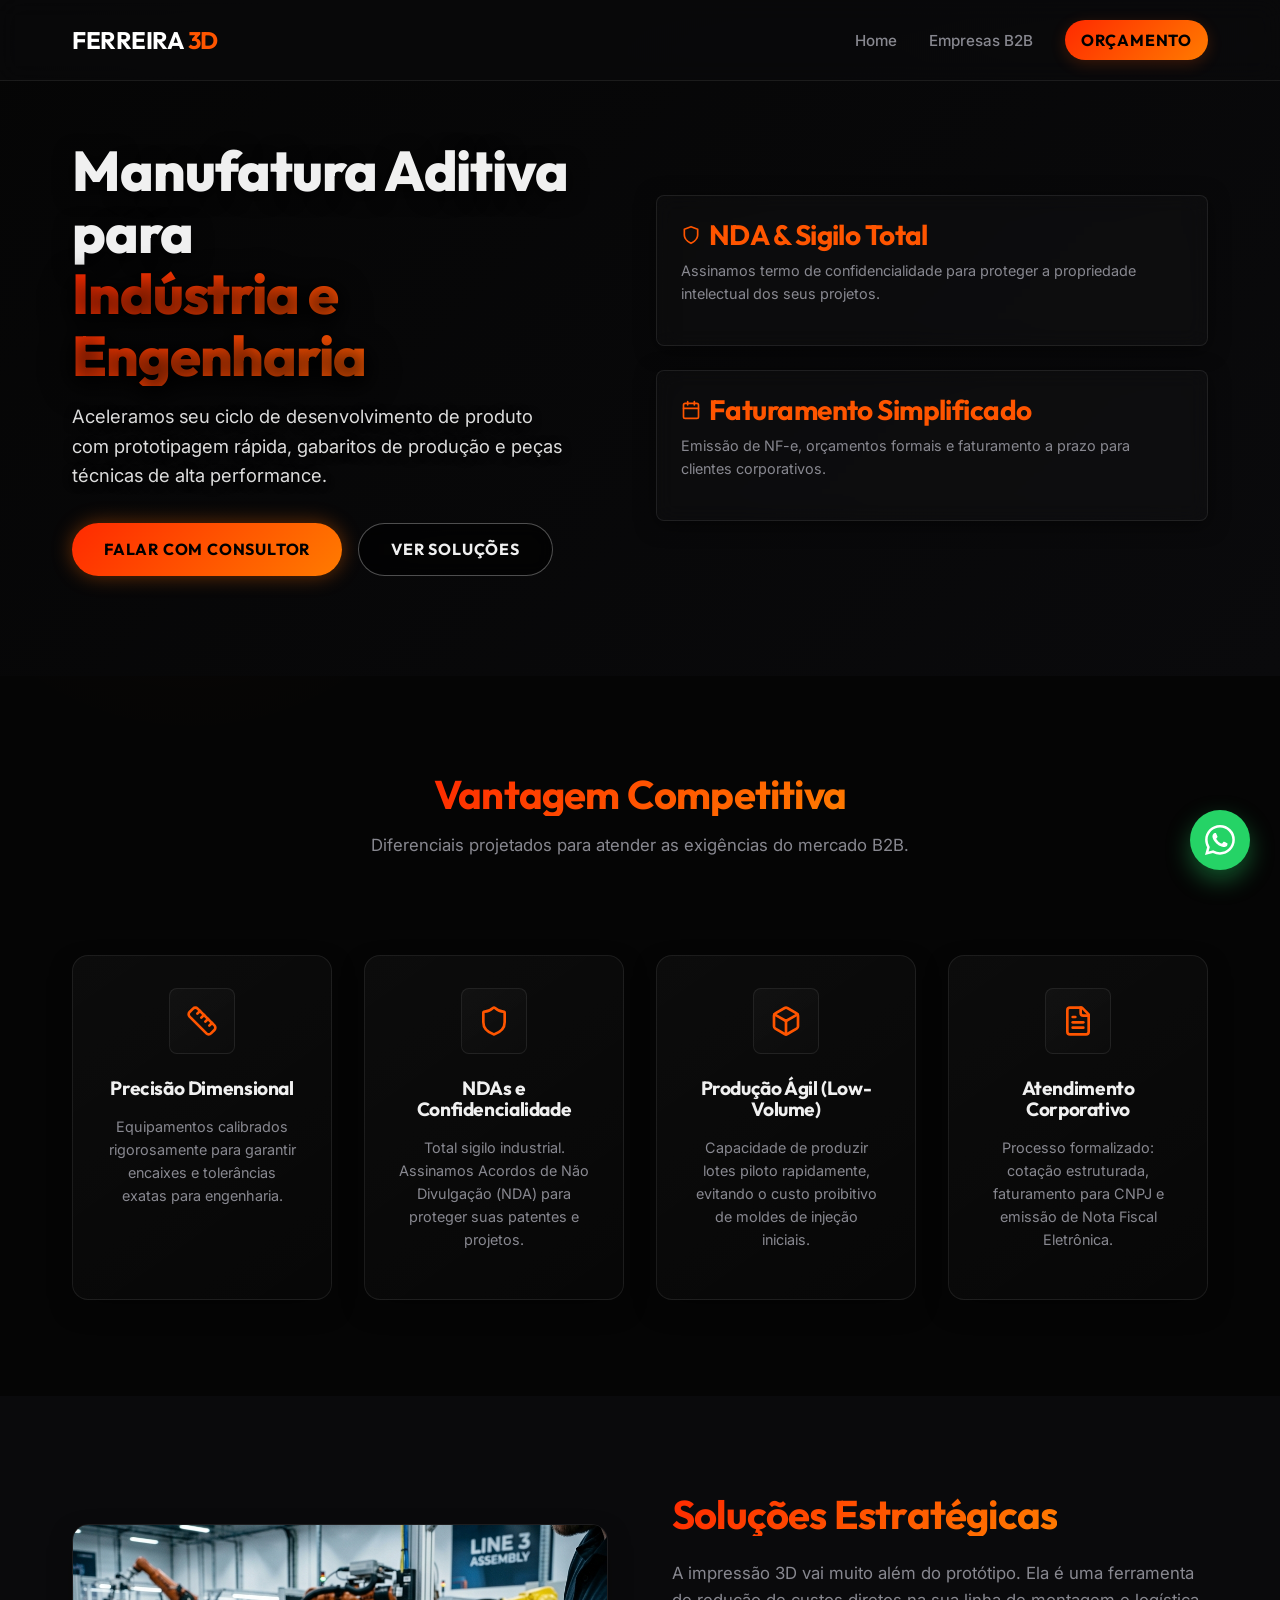
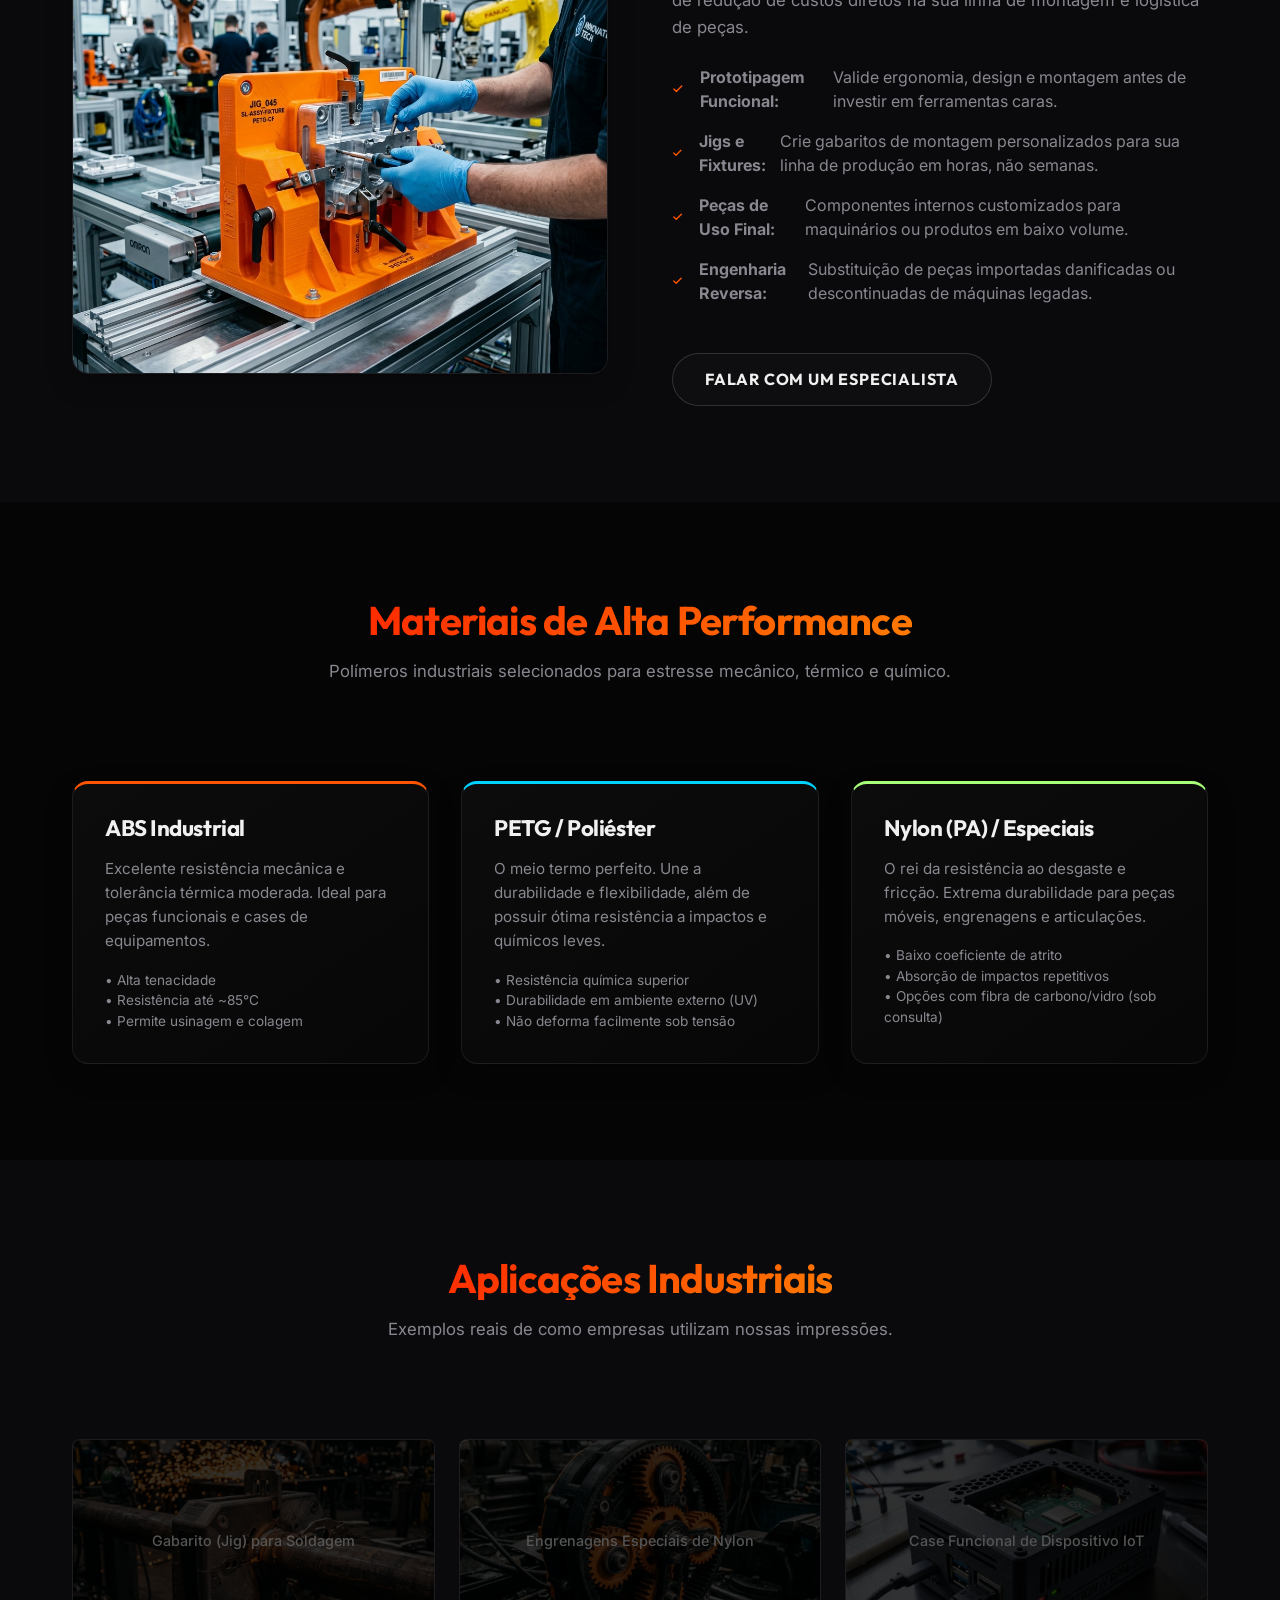
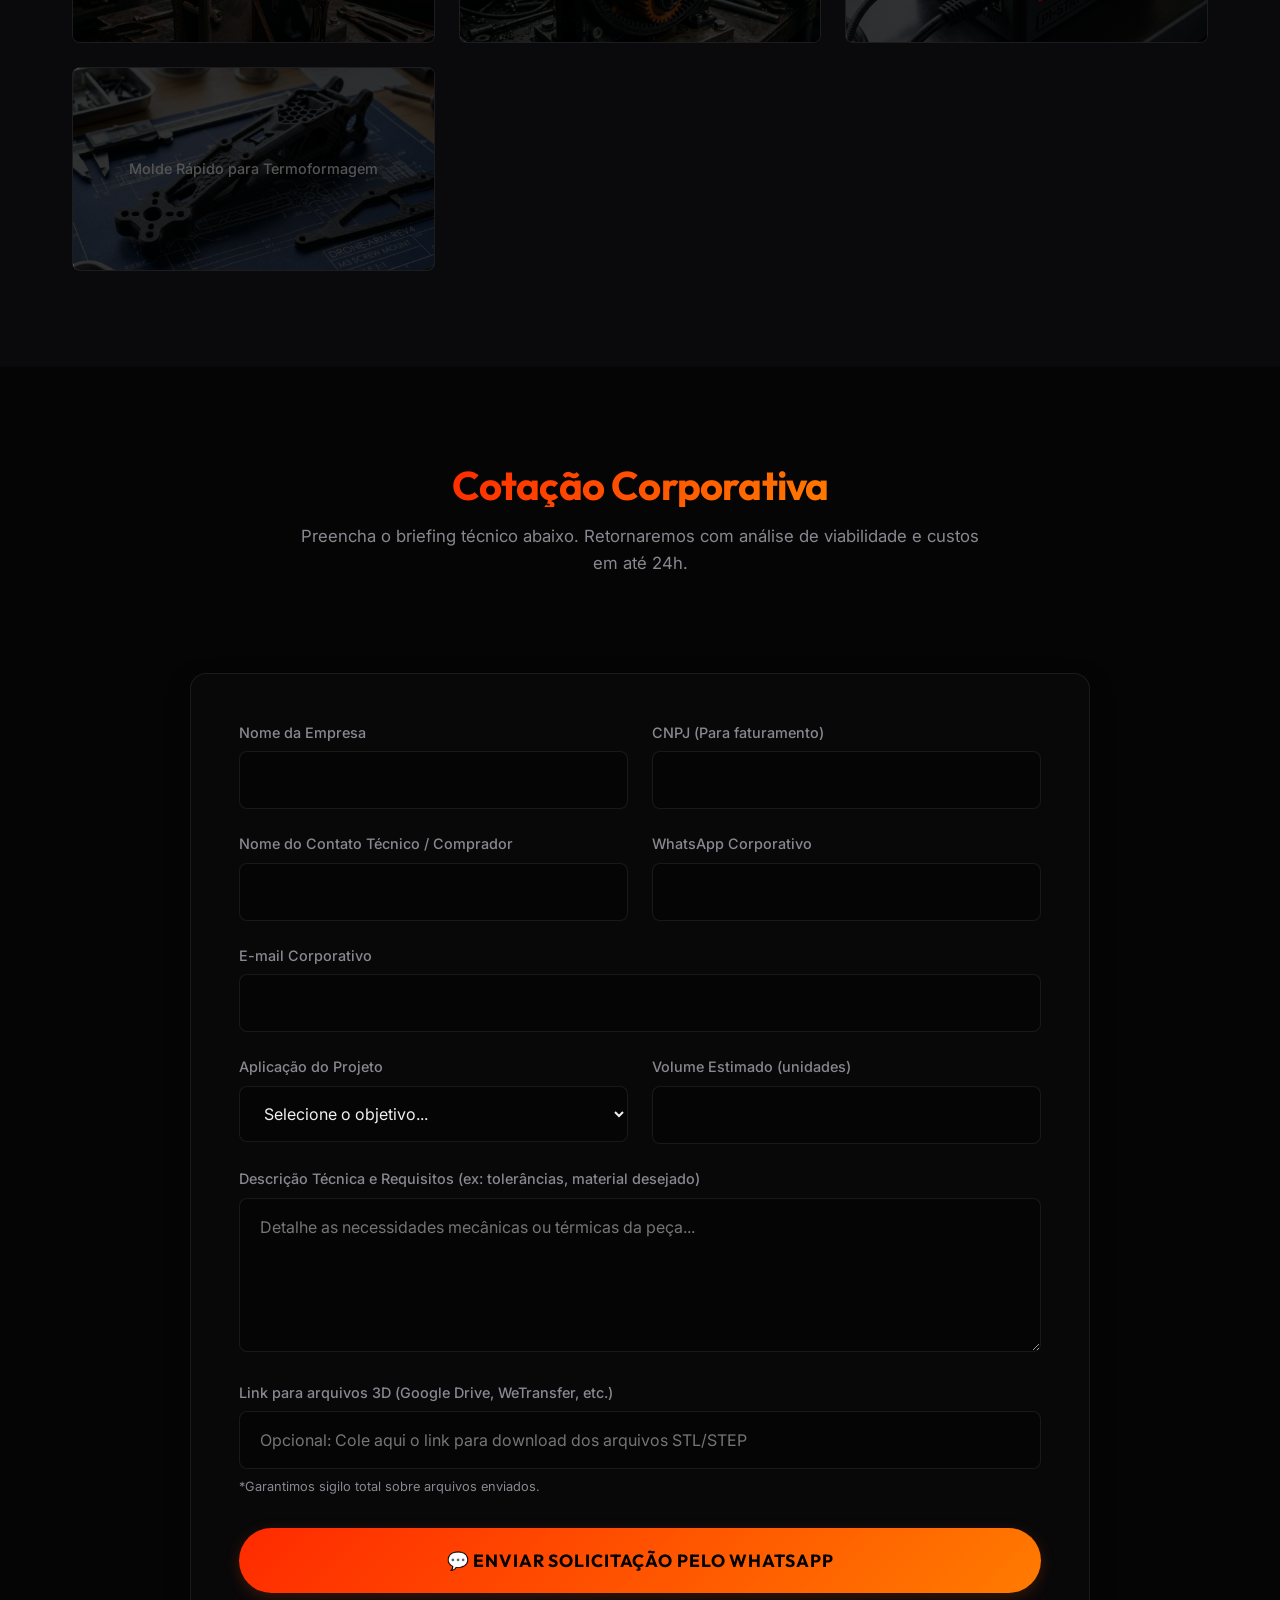
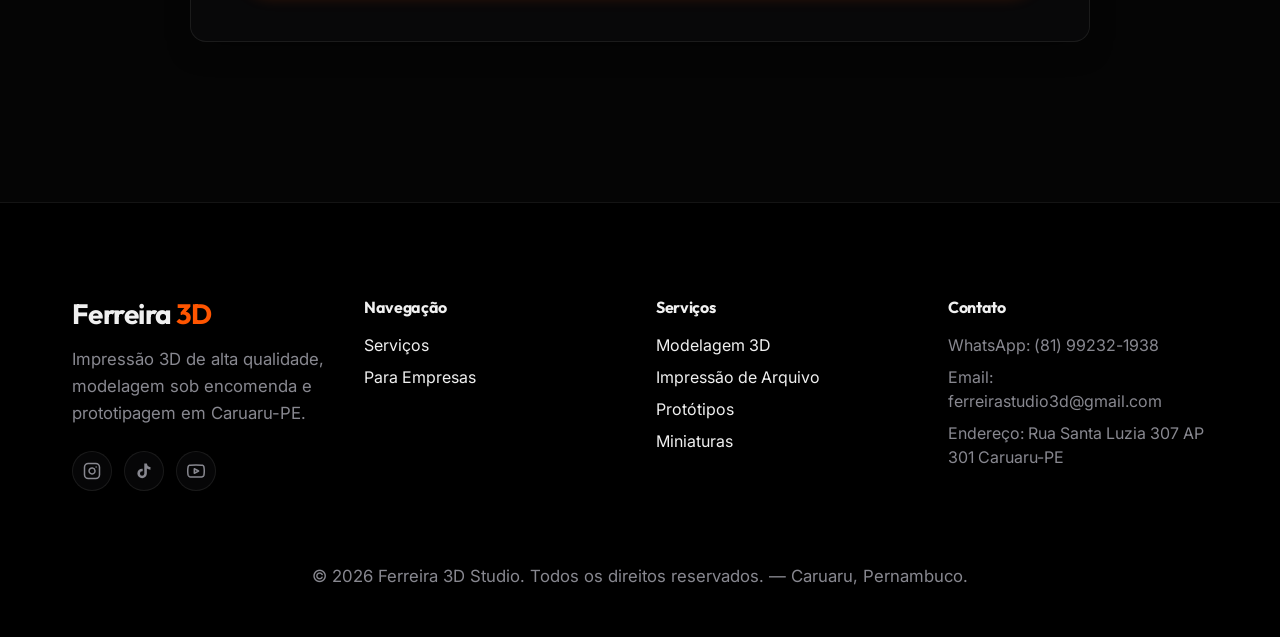
==== empresas/index.html @ 488829a0 "First commit - Ferreira 3D Studio static site" ====
<!DOCTYPE html>
<html lang="pt-BR">
<head>
  <meta charset="UTF-8">
  <meta name="viewport" content="width=device-width, initial-scale=1.0">
  
  <link rel="icon" type="image/svg+xml" href="/favicon.svg">

  <!-- SEO: Title & Description -->
  <title>Impressão 3D Industrial em Caruaru PE | Soluções B2B — Ferreira 3D Studio</title>
  <meta name="description" content="Soluções em impressão 3D e prototipagem industrial para empresas em Caruaru-PE e todo o Agreste Pernambucano. Gabaritos, peças técnicas, emissão de NF e atendimento B2B dedicado.">
  <link rel="canonical" href="https://ferreira3dstudio.com.br/empresas/">

  <!-- SEO: Geo Tags -->
  <meta name="geo.region" content="BR-PE">
  <meta name="geo.placename" content="Caruaru, Pernambuco, Brasil">
  <meta name="geo.position" content="-8.2841;-35.9750">
  <meta name="ICBM" content="-8.2841, -35.9750">
  <meta name="language" content="pt-BR">
  <meta name="robots" content="index, follow">
  <meta name="author" content="Ferreira 3D Studio">

  <!-- SEO: Open Graph (WhatsApp, Facebook, Instagram) -->
  <meta property="og:type" content="website">
  <meta property="og:url" content="https://ferreira3dstudio.com.br/empresas/">
  <meta property="og:title" content="Impressão 3D Industrial em Caruaru PE | Ferreira 3D Studio B2B">
  <meta property="og:description" content="Prototipagem, gabaritos de produção e peças técnicas para empresas em Caruaru-PE. Orçamento B2B pelo WhatsApp!">
  <meta property="og:image" content="https://ferreira3dstudio.com.br/assets/hero_bg.png">
  <meta property="og:locale" content="pt_BR">
  <meta property="og:site_name" content="Ferreira 3D Studio">

  <!-- SEO: Twitter Card -->
  <meta name="twitter:card" content="summary_large_image">
  <meta name="twitter:title" content="Impressão 3D Industrial em Caruaru PE | Ferreira 3D Studio B2B">
  <meta name="twitter:description" content="Prototipagem, gabaritos de produção e peças técnicas para empresas em Caruaru-PE.">
  <meta name="twitter:image" content="https://ferreira3dstudio.com.br/assets/hero_bg.png">

  <link rel="stylesheet" href="/css/variables.css?v=2">
  <link rel="stylesheet" href="/css/reset.css?v=2">
  <link rel="stylesheet" href="/css/global.css?v=2">
  <link rel="stylesheet" href="/css/layout.css?v=2">
  <link rel="stylesheet" href="/css/components.css?v=2">

  <style>
    .b2b-hero { padding: 100px 0 60px; background: linear-gradient(135deg, var(--color-bg), var(--color-surface)); }
    .b2b-feature-list { display: flex; flex-direction: column; gap: 1rem; margin-bottom: 2rem; }
    .b2b-feature-list li { display: flex; align-items: center; gap: 0.75rem; color: var(--color-text-muted); }
    .b2b-feature-list i { color: var(--color-primary); font-style: normal; font-weight: bold; }
    
    .industrial-gallery { display: grid; grid-template-columns: repeat(auto-fill, minmax(280px, 1fr)); gap: 1.5rem; margin-top: 2rem; }
    .industrial-item { border-radius: var(--radius-md); overflow: hidden; background-color: var(--color-surface); aspect-ratio: 16/9; position: relative; border: 1px solid var(--glass-border); transition: all var(--transition-normal); }
    .industrial-item:hover { border-color: var(--color-primary); transform: translateY(-5px); box-shadow: var(--shadow-glow); }
    .industrial-item div { width: 100%; height: 100%; display: flex; align-items: center; justify-content: center; color: #555; }
    .industrial-caption { position: absolute; bottom: 0; left: 0; width: 100%; padding: 0.75rem; background: rgba(0,0,0,0.8); color: #fff; font-size: 0.9rem; font-weight: 500; text-align: center; }
  </style>

  <script src="/js/components/Header.js?v=2" defer></script>
  <script src="/js/components/Footer.js?v=2" defer></script>
  <script src="/js/components/FloatingWhatsApp.js?v=2" defer></script>
  <script src="/js/main.js?v=2" defer></script>

  <!-- SEO: Schema.org LocalBusiness B2B -->
  <script type="application/ld+json">
  {
    "@context": "https://schema.org",
    "@type": "ProfessionalService",
    "@id": "https://ferreira3dstudio.com.br/empresas/#b2b",
    "name": "Ferreira 3D Studio — Soluções B2B",
    "description": "Serviços de impressão 3D industrial, prototipagem rápida, gabaritos de montagem e soldagem, e peças técnicas de reposição para empresas em Caruaru-PE e todo o Brasil.",
    "url": "https://ferreira3dstudio.com.br/empresas/",
    "telephone": "+55-81-99232-1938",
    "email": "ferreirastudio3d@gmail.com",
    "address": {
      "@type": "PostalAddress",
      "streetAddress": "Rua Santa Luzia, 307, AP 301",
      "addressLocality": "Caruaru",
      "addressRegion": "PE",
      "addressCountry": "BR"
    },
    "areaServed": [
      {"@type": "City", "name": "Caruaru"},
      {"@type": "City", "name": "Bezerros"},
      {"@type": "City", "name": "Gravatá"},
      {"@type": "City", "name": "Santa Cruz do Capibaribe"},
      {"@type": "City", "name": "Surubim"},
      {"@type": "City", "name": "Belo Jardim"},
      {"@type": "City", "name": "Toritama"},
      {"@type": "City", "name": "Pesqueira"},
      {"@type": "City", "name": "Recife"},
      {"@type": "City", "name": "Petrolina"},
      {"@type": "AdministrativeArea", "name": "Agreste Pernambucano"},
      {"@type": "State", "name": "Pernambuco"},
      {"@type": "Country", "name": "Brasil"}
    ],
    "hasOfferCatalog": {
      "@type": "OfferCatalog",
      "name": "Soluções Industriais de Impressão 3D",
      "itemListElement": [
        {"@type": "Offer", "itemOffered": {"@type": "Service", "name": "Prototipagem Rápida B2B", "description": "Acelere seu ciclo de desenvolvimento de produto com prototipagem rápida em PLA, ABS, PETG e Resina."}},
        {"@type": "Offer", "itemOffered": {"@type": "Service", "name": "Gabaritos de Montagem e Soldagem", "description": "Gabaritos (jigs e fixtures) de precisão impressos em 3D para linhas de montagem industrial."}},
        {"@type": "Offer", "itemOffered": {"@type": "Service", "name": "Peças Técnicas de Reposição", "description": "Reprodução de peças descontinuadas ou de difícil aquisição para manutenção industrial."}}
      ]
    },
    "sameAs": [
      "https://wa.me/5581992321938",
      "https://ferreira3dstudio.com.br"
    ]
  }
  </script>
</head>
<body>
  <app-header></app-header>

  <main>
    <!-- Hero B2B Section -->
    <section class="section b2b-hero" style="padding: 140px 0 100px; position: relative; overflow: hidden;">
      <!-- Background Image -->
      <div style="position: absolute; top: 0; left: 0; width: 100%; height: 100%; z-index: -2; background-image: url('/assets/hero_bg.png'); background-size: cover; background-position: center; opacity: 0.3;"></div>
      <!-- Gradient Overlay -->
      <div style="position: absolute; top: 0; left: 0; width: 100%; height: 100%; z-index: -1; background: linear-gradient(180deg, rgba(10,10,12,0.6) 0%, rgba(10,10,12,0.9) 70%, var(--color-bg) 100%);"></div>

      <div class="container" style="position: relative; z-index: 1;">
        <div class="grid grid-2" style="align-items: center;">
          <div>
            <h1 style="font-size: 3.5rem; margin-bottom: 1rem; line-height: 1.1; text-shadow: 0 4px 20px rgba(0,0,0,0.8);">Manufatura Aditiva para <span class="text-gradient" style="filter: drop-shadow(0px 4px 12px rgba(0,0,0,1)); font-weight: 800;">Indústria e Engenharia</span></h1>
            <p style="font-size: 1.15rem; color: #ddd; margin-bottom: 2rem; max-width: 500px; text-shadow: 0 2px 10px rgba(0,0,0,0.8);">
              Aceleramos seu ciclo de desenvolvimento de produto com prototipagem rápida, gabaritos de produção e peças técnicas de alta performance.
            </p>
            <div style="display: flex; gap: 1rem; flex-wrap: wrap;">
              <a href="/contato/" class="btn btn-primary" style="box-shadow: 0 0 20px rgba(255, 107, 0, 0.4);">Falar com Consultor</a>
              <a href="#solucoes" class="btn btn-outline" style="background: rgba(0,0,0,0.6); backdrop-filter: blur(8px); border-color: rgba(255,255,255,0.3);">Ver Soluções</a>
            </div>
          </div>
          <div style="display: flex; gap: 1.5rem; flex-direction: column;">
            <div class="feature-card">
              <h3 style="color: var(--color-primary); margin-bottom: 0.5rem; display: flex; align-items: center; gap: 0.5rem;">
                <svg width="20" height="20" viewBox="0 0 24 24" fill="none" stroke="currentColor" stroke-width="2" stroke-linecap="round" stroke-linejoin="round"><path d="M12 22s8-4 8-10V5l-8-3-8 3v7c0 6 8 10 8 10z"></path></svg>
                NDA & Sigilo Total
              </h3>
              <p style="font-size: 0.9rem; color: var(--color-text-muted);">Assinamos termo de confidencialidade para proteger a propriedade intelectual dos seus projetos.</p>
            </div>
            <div class="feature-card">
              <h3 style="color: var(--color-primary); margin-bottom: 0.5rem; display: flex; align-items: center; gap: 0.5rem;">
                <svg width="20" height="20" viewBox="0 0 24 24" fill="none" stroke="currentColor" stroke-width="2" stroke-linecap="round" stroke-linejoin="round"><rect x="3" y="4" width="18" height="18" rx="2" ry="2"></rect><line x1="16" y1="2" x2="16" y2="6"></line><line x1="8" y1="2" x2="8" y2="6"></line><line x1="3" y1="10" x2="21" y2="10"></line></svg>
                Faturamento Simplificado
              </h3>
              <p style="font-size: 0.9rem; color: var(--color-text-muted);">Emissão de NF-e, orçamentos formais e faturamento a prazo para clientes corporativos.</p>
            </div>
          </div>
        </div>
      </div>
    </section>

    <!-- Por que nós para empresas -->
    <section class="section">
      <div class="container">
        <div class="section-header">
          <h2 class="text-gradient" style="font-size: 2.5rem;">Vantagem Competitiva</h2>
          <p>Diferenciais projetados para atender as exigências do mercado B2B.</p>
        </div>
        <div class="grid grid-4 text-center">
          <div class="card">
            <div class="card-icon"><svg xmlns="http://www.w3.org/2000/svg" width="32" height="32" viewBox="0 0 24 24" fill="none" stroke="currentColor" stroke-width="2" stroke-linecap="round" stroke-linejoin="round"><path d="M21.3 15.3a2.4 2.4 0 0 1 0 3.4l-2.6 2.6a2.4 2.4 0 0 1-3.4 0L2.7 8.7a2.4 2.4 0 0 1 0-3.4l2.6-2.6a2.4 2.4 0 0 1 3.4 0Z"/><path d="m14.5 12.5 2-2"/><path d="m11.5 9.5 2-2"/><path d="m8.5 6.5 2-2"/><path d="m17.5 15.5 2-2"/></svg></div>
            <h3 style="font-size: 1.2rem;">Precisão Dimensional</h3>
            <p style="font-size: 0.9rem;">Equipamentos calibrados rigorosamente para garantir encaixes e tolerâncias exatas para engenharia.</p>
          </div>
          <div class="card">
            <div class="card-icon"><svg xmlns="http://www.w3.org/2000/svg" width="32" height="32" viewBox="0 0 24 24" fill="none" stroke="currentColor" stroke-width="2" stroke-linecap="round" stroke-linejoin="round"><path d="M20 13c0 5-3.5 7.5-7.66 8.95a1 1 0 0 1-.67-.01C7.5 20.5 4 18 4 13V6a1 1 0 0 1 1-1c2 0 4.5-1.2 6.24-2.72a1.17 1.17 0 0 1 1.52 0C14.5 3.8 17 5 19 5a1 1 0 0 1 1 1z"/></svg></div>
            <h3 style="font-size: 1.2rem;">NDAs e Confidencialidade</h3>
            <p style="font-size: 0.9rem;">Total sigilo industrial. Assinamos Acordos de Não Divulgação (NDA) para proteger suas patentes e projetos.</p>
          </div>
          <div class="card">
            <div class="card-icon"><svg xmlns="http://www.w3.org/2000/svg" width="32" height="32" viewBox="0 0 24 24" fill="none" stroke="currentColor" stroke-width="2" stroke-linecap="round" stroke-linejoin="round"><path d="M21 8a2 2 0 0 0-1-1.73l-7-4a2 2 0 0 0-2 0l-7 4A2 2 0 0 0 3 8v8a2 2 0 0 0 1 1.73l7 4a2 2 0 0 0 2 0l7-4A2 2 0 0 0 21 16Z"/><path d="m3.3 7 8.7 5 8.7-5"/><path d="M12 22V12"/></svg></div>
            <h3 style="font-size: 1.2rem;">Produção Ágil (Low-Volume)</h3>
            <p style="font-size: 0.9rem;">Capacidade de produzir lotes piloto rapidamente, evitando o custo proibitivo de moldes de injeção iniciais.</p>
          </div>
          <div class="card">
            <div class="card-icon"><svg xmlns="http://www.w3.org/2000/svg" width="32" height="32" viewBox="0 0 24 24" fill="none" stroke="currentColor" stroke-width="2" stroke-linecap="round" stroke-linejoin="round"><path d="M15 2H6a2 2 0 0 0-2 2v16a2 2 0 0 0 2 2h12a2 2 0 0 0 2-2V7Z"/><path d="M14 2v4a2 2 0 0 0 2 2h4"/><path d="M10 9H8"/><path d="M16 13H8"/><path d="M16 17H8"/></svg></div>
            <h3 style="font-size: 1.2rem;">Atendimento Corporativo</h3>
            <p style="font-size: 0.9rem;">Processo formalizado: cotação estruturada, faturamento para CNPJ e emissão de Nota Fiscal Eletrônica.</p>
          </div>
        </div>
      </div>
    </section>

    <!-- Soluções em Manufatura Aditiva -->
    <section class="section" style="background-color: var(--color-surface);">
      <div class="container">
        <div class="grid grid-2" style="align-items: center; gap: 4rem;">
          <div>
            <img src="/assets/b2b_jig.png" alt="Gabarito de montagem (Jig) impresso em 3D em linha de produção industrial" style="width: 100%; height: 450px; object-fit: cover; border-radius: var(--radius-lg); box-shadow: var(--shadow-card); border: 1px solid var(--glass-border);">
          </div>
          <div>
            <h2 class="text-gradient" style="font-size: 2.5rem; margin-bottom: 1.5rem;">Soluções Estratégicas</h2>
            <p style="margin-bottom: 1.5rem;">A impressão 3D vai muito além do protótipo. Ela é uma ferramenta de redução de custos diretos na sua linha de montagem e logística de peças.</p>
            
            <ul class="b2b-feature-list">
              <li><i style="display:inline-flex; vertical-align:middle; margin-right:4px;"><svg xmlns="http://www.w3.org/2000/svg" width="18" height="18" viewBox="0 0 24 24" fill="none" stroke="currentColor" stroke-width="3" stroke-linecap="round" stroke-linejoin="round"><polyline points="20 6 9 17 4 12"/></svg></i> <strong>Prototipagem Funcional:</strong> Valide ergonomia, design e montagem antes de investir em ferramentas caras.</li>
              <li><i style="display:inline-flex; vertical-align:middle; margin-right:4px;"><svg xmlns="http://www.w3.org/2000/svg" width="18" height="18" viewBox="0 0 24 24" fill="none" stroke="currentColor" stroke-width="3" stroke-linecap="round" stroke-linejoin="round"><polyline points="20 6 9 17 4 12"/></svg></i> <strong>Jigs e Fixtures:</strong> Crie gabaritos de montagem personalizados para sua linha de produção em horas, não semanas.</li>
              <li><i style="display:inline-flex; vertical-align:middle; margin-right:4px;"><svg xmlns="http://www.w3.org/2000/svg" width="18" height="18" viewBox="0 0 24 24" fill="none" stroke="currentColor" stroke-width="3" stroke-linecap="round" stroke-linejoin="round"><polyline points="20 6 9 17 4 12"/></svg></i> <strong>Peças de Uso Final:</strong> Componentes internos customizados para maquinários ou produtos em baixo volume.</li>
              <li><i style="display:inline-flex; vertical-align:middle; margin-right:4px;"><svg xmlns="http://www.w3.org/2000/svg" width="18" height="18" viewBox="0 0 24 24" fill="none" stroke="currentColor" stroke-width="3" stroke-linecap="round" stroke-linejoin="round"><polyline points="20 6 9 17 4 12"/></svg></i> <strong>Engenharia Reversa:</strong> Substituição de peças importadas danificadas ou descontinuadas de máquinas legadas.</li>
            </ul>
            <a href="#orcamento-b2b" class="btn btn-outline" style="margin-top: 1rem;">Falar com um Especialista</a>
          </div>
        </div>
      </div>
    </section>

    <!-- Materiais de Alta Performance -->
    <section class="section">
      <div class="container">
        <div class="section-header">
          <h2 class="text-gradient" style="font-size: 2.5rem;">Materiais de Alta Performance</h2>
          <p>Polímeros industriais selecionados para estresse mecânico, térmico e químico.</p>
        </div>
        
        <div class="grid grid-3">
          <div class="card" style="border-top: 3px solid #ff5500;">
            <h3 style="font-size: 1.4rem;">ABS Industrial</h3>
            <p style="font-size: 0.95rem; margin-bottom: 1rem;">Excelente resistência mecânica e tolerância térmica moderada. Ideal para peças funcionais e cases de equipamentos.</p>
            <ul style="font-size: 0.85rem; color: var(--color-text-muted);">
              <li>• Alta tenacidade</li>
              <li>• Resistência até ~85°C</li>
              <li>• Permite usinagem e colagem</li>
            </ul>
          </div>
          <div class="card" style="border-top: 3px solid #00d2ff;">
            <h3 style="font-size: 1.4rem;">PETG / Poliéster</h3>
            <p style="font-size: 0.95rem; margin-bottom: 1rem;">O meio termo perfeito. Une a durabilidade e flexibilidade, além de possuir ótima resistência a impactos e químicos leves.</p>
            <ul style="font-size: 0.85rem; color: var(--color-text-muted);">
              <li>• Resistência química superior</li>
              <li>• Durabilidade em ambiente externo (UV)</li>
              <li>• Não deforma facilmente sob tensão</li>
            </ul>
          </div>
          <div class="card" style="border-top: 3px solid #a8ff78;">
            <h3 style="font-size: 1.4rem;">Nylon (PA) / Especiais</h3>
            <p style="font-size: 0.95rem; margin-bottom: 1rem;">O rei da resistência ao desgaste e fricção. Extrema durabilidade para peças móveis, engrenagens e articulações.</p>
            <ul style="font-size: 0.85rem; color: var(--color-text-muted);">
              <li>• Baixo coeficiente de atrito</li>
              <li>• Absorção de impactos repetitivos</li>
              <li>• Opções com fibra de carbono/vidro (sob consulta)</li>
            </ul>
          </div>
        </div>
      </div>
    </section>

    <!-- Galeria Industrial -->
    <section class="section" style="background-color: var(--color-surface);">
      <div class="container">
        <div class="section-header">
          <h2 class="text-gradient" style="font-size: 2.5rem;">Aplicações Industriais</h2>
          <p>Exemplos reais de como empresas utilizam nossas impressões.</p>
        </div>
        <div class="industrial-gallery">
          <div class="industrial-item">
            <img src="/assets/b2b_jig_soldagem.png" alt="Gabarito de Soldagem 3D" style="width: 100%; height: 100%; object-fit: cover;">
            <div class="industrial-caption">Gabarito (Jig) para Soldagem</div>
          </div>
          <div class="industrial-item">
            <img src="/assets/gallery_tech_gear.png" alt="Engrenagens de Nylon" style="width: 100%; height: 100%; object-fit: cover;">
            <div class="industrial-caption">Engrenagens Especiais de Nylon</div>
          </div>
          <div class="industrial-item">
            <img src="/assets/gallery_case.png" alt="Case de Dispositivo IoT" style="width: 100%; height: 100%; object-fit: cover;">
            <div class="industrial-caption">Case Funcional de Dispositivo IoT</div>
          </div>
          <div class="industrial-item">
            <img src="/assets/prototipo_tecnico.png" alt="Molde para Termoformagem" style="width: 100%; height: 100%; object-fit: cover;">
            <div class="industrial-caption">Molde Rápido para Termoformagem</div>
          </div>
        </div>
      </div>
    </section>

    <!-- Formulário B2B (Elevated Glass Card) -->
    <section id="orcamento-b2b" class="section">
      <div class="container">
        <div class="section-header">
          <h2 class="text-gradient" style="font-size: 2.5rem;">Cotação Corporativa</h2>
          <p>Preencha o briefing técnico abaixo. Retornaremos com análise de viabilidade e custos em até 24h.</p>
        </div>
        
        <div class="card" style="max-width: 900px; margin: 0 auto; background: var(--glass-bg); padding: 3rem;">
          <form id="b2b-form">
            <div class="grid grid-2" style="gap: 1.5rem;">
              <div class="form-group">
                <label class="form-label">Nome da Empresa</label>
                <input id="f-empresa" type="text" class="form-control" required>
              </div>
              <div class="form-group">
                <label class="form-label">CNPJ (Para faturamento)</label>
                <input id="f-cnpj" type="text" class="form-control">
              </div>
            </div>
            
            <div class="grid grid-2" style="gap: 1.5rem;">
              <div class="form-group">
                <label class="form-label">Nome do Contato Técnico / Comprador</label>
                <input id="f-contato" type="text" class="form-control" required>
              </div>
              <div class="form-group">
                <label class="form-label">WhatsApp Corporativo</label>
                <input id="f-whatsapp" type="tel" class="form-control" required>
              </div>
            </div>

            <div class="form-group" style="margin-bottom: 1.5rem;">
              <label class="form-label">E-mail Corporativo</label>
              <input id="f-email" type="email" class="form-control" required>
            </div>
            
            <div class="grid grid-2" style="gap: 1.5rem;">
              <div class="form-group">
                <label class="form-label">Aplicação do Projeto</label>
                <select id="f-aplicacao" class="form-control" required>
                  <option value="" disabled selected>Selecione o objetivo...</option>
                  <option value="Prototipagem de Validação">Prototipagem de Validação</option>
                  <option value="Produção de Lote Piloto">Produção de Lote Piloto</option>
                  <option value="Jig / Gabarito de Produção">Jig / Gabarito de Produção</option>
                  <option value="Peça de Reposição de Máquina">Peça de Reposição de Máquina</option>
                  <option value="Outro / Sob Consulta">Outro / Sob Consulta</option>
                </select>
              </div>
              <div class="form-group">
                <label class="form-label">Volume Estimado (unidades)</label>
                <input id="f-volume" type="text" class="form-control">
              </div>
            </div>

            <div class="form-group" style="margin-bottom: 1.5rem;">
              <label class="form-label">Descrição Técnica e Requisitos (ex: tolerâncias, material desejado)</label>
              <textarea id="f-descricao" class="form-control" rows="5" placeholder="Detalhe as necessidades mecânicas ou térmicas da peça..." required></textarea>
            </div>

            <div class="form-group" style="margin-bottom: 2rem;">
              <label class="form-label">Link para arquivos 3D (Google Drive, WeTransfer, etc.)</label>
              <input id="f-link" type="url" class="form-control" placeholder="Opcional: Cole aqui o link para download dos arquivos STL/STEP">
              <small style="color: var(--color-text-muted); font-size: 0.8rem; margin-top: 0.5rem; display: block;">*Garantimos sigilo total sobre arquivos enviados.</small>
            </div>

            <button type="submit" class="btn btn-primary" style="width: 100%; padding: 1.2rem; font-size: 1.1rem;">
              💬 Enviar Solicitação pelo WhatsApp
            </button>
          </form>
        </div>
      </div>
    </section>

  </main>

  <app-footer></app-footer>
  <floating-whatsapp></floating-whatsapp>

  <script>
    document.getElementById('b2b-form').addEventListener('submit', function(e) {
      e.preventDefault();

      const empresa    = document.getElementById('f-empresa').value.trim();
      const cnpj       = document.getElementById('f-cnpj').value.trim();
      const contato    = document.getElementById('f-contato').value.trim();
      const whatsapp   = document.getElementById('f-whatsapp').value.trim();
      const email      = document.getElementById('f-email').value.trim();
      const aplicacao  = document.getElementById('f-aplicacao').value.trim();
      const volume     = document.getElementById('f-volume').value.trim();
      const descricao  = document.getElementById('f-descricao').value.trim();
      const link       = document.getElementById('f-link').value.trim();

      const msg = [
        '🏭 *ORÇAMENTO CORPORATIVO — Ferreira 3D Studio*',
        '',
        '🏢 *Empresa:* ' + empresa,
        cnpj       ? '📋 *CNPJ:* ' + cnpj : '',
        '👤 *Contato:* ' + contato,
        '📱 *WhatsApp Corporativo:* ' + whatsapp,
        '📧 *E-mail:* ' + email,
        '',
        '🔧 *Aplicação:* ' + aplicacao,
        volume     ? '📦 *Volume Estimado:* ' + volume + ' unidades' : '',
        '',
        '📝 *Descrição Técnica:*',
        descricao,
        link       ? '\n🔗 *Arquivos 3D:* ' + link : '',
      ].filter(Boolean).join('\n');

      const url = 'https://wa.me/5581992321938?text=' + encodeURIComponent(msg);
      window.open(url, '_blank');
    });
  </script>
---- css/variables.css ----
/* css/variables.css */
:root {
  /* Colors - True Dark Theme */
  --color-bg: #050505; /* Super deep dark */
  --color-surface: #0a0a0c;
  --color-surface-hover: #121216;
  --color-text: #f0f0f0;
  --color-text-muted: #888890;
  
  /* Primary Accent - Vibrant Neon Orange */
  --color-primary: #ff5500; 
  --color-primary-hover: #ff7733;
  --color-primary-glow: rgba(255, 85, 0, 0.4);
  
  /* Gradients */
  --gradient-primary: linear-gradient(135deg, #ff2a00, #ff7b00);
  --gradient-surface: linear-gradient(145deg, rgba(255,255,255,0.03) 0%, rgba(255,255,255,0.01) 100%);
  
  /* Glassmorphism */
  --glass-bg: rgba(10, 10, 12, 0.6);
  --glass-border: rgba(255, 255, 255, 0.08);
  --glass-border-hover: rgba(255, 255, 255, 0.15);
  
  /* Typography */
  --font-family-heading: 'Outfit', system-ui, -apple-system, sans-serif;
  --font-family-body: 'Inter', system-ui, -apple-system, sans-serif;
  
  /* Spacing */
  --space-xs: 0.5rem;
  --space-sm: 1rem;
  --space-md: 1.5rem;
  --space-lg: 2rem;
  --space-xl: 4rem;
  --space-xxl: 6rem;
  
  /* Border Radius - Tech Style */
  --radius-sm: 4px;
  --radius-md: 8px;
  --radius-lg: 16px;
  --radius-pill: 50px;
  
  /* Transitions */
  --transition-fast: 0.2s cubic-bezier(0.4, 0, 0.2, 1);
  --transition-normal: 0.4s cubic-bezier(0.4, 0, 0.2, 1);
  
  /* Shadows */
  --shadow-glow: 0 0 20px var(--color-primary-glow);
  --shadow-card: 0 10px 30px -10px rgba(0,0,0,0.5);
}
---- css/global.css ----
/* css/global.css */
@import url('https://fonts.googleapis.com/css2?family=Inter:wght@300;400;500&family=Outfit:wght@400;500;700;800&display=swap');

body {
  font-family: var(--font-family-body);
  background-color: var(--color-bg);
  color: var(--color-text);
  -webkit-font-smoothing: antialiased;
  -moz-osx-font-smoothing: grayscale;
  background-image: 
    radial-gradient(circle at 15% 50%, rgba(255, 85, 0, 0.03), transparent 25%),
    radial-gradient(circle at 85% 30%, rgba(255, 85, 0, 0.04), transparent 25%);
  background-attachment: fixed;
}

h1, h2, h3, h4, h5, h6 {
  font-family: var(--font-family-heading);
  line-height: 1.1;
  margin-bottom: var(--space-sm);
  font-weight: 700;
  letter-spacing: -0.02em;
}

h1 { font-size: clamp(2rem, 8vw, 4.5rem); font-weight: 800; line-height: 1.1; word-wrap: break-word; hyphens: auto; }
h2 { font-size: clamp(1.75rem, 6vw, 3rem); word-wrap: break-word; }
h3 { font-size: clamp(1.25rem, 4vw, 1.75rem); word-wrap: break-word; }

p {
  margin-bottom: var(--space-sm);
  color: var(--color-text-muted);
  font-size: 1.05rem;
  line-height: 1.6;
}

/* Text Utilities */
.text-primary {
  color: var(--color-primary);
}

.text-gradient {
  background: var(--gradient-primary);
  -webkit-background-clip: text;
  -webkit-text-fill-color: transparent;
  background-clip: text;
  display: inline-block;
}

.text-center { text-align: center; }

.visually-hidden {
  position: absolute; width: 1px; height: 1px; padding: 0; margin: -1px; overflow: hidden; clip: rect(0, 0, 0, 0); border: 0;
}
---- css/layout.css ----
/* css/layout.css */

.container {
  width: 100%;
  max-width: 1200px;
  margin: 0 auto;
  padding: 0 var(--space-lg);
}

@media (max-width: 768px) {
  .container {
    padding: 0 var(--space-sm); /* smaller padding on mobile */
  }
}

.section {
  padding: var(--space-xxl) 0;
  position: relative;
  overflow-x: hidden; /* prevent horizontal scrolling */
}

@media (max-width: 768px) {
  .section {
    padding: var(--space-xl) 0; /* smaller vertical padding on mobile */
  }
}

.section-header {
  text-align: center;
  margin-bottom: var(--space-xxl);
  max-width: 700px;
  margin-left: auto;
  margin-right: auto;
}

@media (max-width: 768px) {
  .section-header {
    margin-bottom: var(--space-lg);
  }
}

.section-header h2 {
  margin-bottom: var(--space-sm);
}

/* Grid System */
.grid {
  display: grid;
  gap: var(--space-lg);
}

.grid-2 { grid-template-columns: repeat(auto-fit, minmax(min(100%, 350px), 1fr)); }
.grid-3 { grid-template-columns: repeat(auto-fit, minmax(min(100%, 300px), 1fr)); }
.grid-4 { grid-template-columns: repeat(auto-fit, minmax(min(100%, 240px), 1fr)); }

/* Header Layout */
.site-header {
  position: fixed;
  top: 0;
  width: 100%;
  background-color: var(--glass-bg);
  backdrop-filter: blur(12px);
  -webkit-backdrop-filter: blur(12px);
  border-bottom: 1px solid var(--glass-border);
  z-index: 100;
  transition: all var(--transition-normal);
}

.site-header .container {
  display: flex;
  justify-content: space-between;
  align-items: center;
  height: 80px;
}

.logo {
  font-family: var(--font-family-heading);
  font-size: 1.5rem;
  font-weight: 800;
  color: var(--color-text);
  letter-spacing: -0.02em;
}

.main-nav ul {
  display: flex;
  gap: var(--space-lg);
  align-items: center;
}

.main-nav a:not(.btn) {
  color: var(--color-text-muted);
  font-weight: 500;
  transition: color var(--transition-fast);
  font-size: 0.95rem;
}

.main-nav a:not(.btn):hover,
.main-nav a:not(.btn).active {
  color: var(--color-text);
}

/* Footer Layout */
.site-footer {
  background-color: #000; /* Absolute black for footer */
  padding: var(--space-xxl) 0 var(--space-lg);
  border-top: 1px solid var(--glass-border);
}

.footer-bottom {
  margin-top: var(--space-xl);
  padding-top: var(--space-lg);
  border-top: 1px solid var(--glass-border);
  text-align: center;
  color: var(--color-text-muted);
  font-size: 0.9rem;
}
/* Mobile Menu Fallback & Rules */
.mobile-toggle { display: none; background: none; border: none; color: var(--color-text); cursor: pointer; padding: 0.5rem; z-index: 101; }

@media (max-width: 768px) {
  .mobile-toggle { display: block !important; }
  .main-nav {
    position: fixed !important;
    top: 0 !important;
    left: -100% !important;
    width: 100% !important;
    height: 100vh !important;
    background-color: var(--color-surface) !important;
    display: flex !important;
    justify-content: center !important;
    align-items: center !important;
    transition: all 0.3s ease-in-out !important;
    z-index: 100 !important;
    opacity: 0 !important;
    visibility: hidden !important;
  }
  .main-nav.active {
    left: 0 !important;
    opacity: 1 !important;
    visibility: visible !important;
  }
  .main-nav ul {
    flex-direction: column !important;
    gap: 2rem !important;
  }
}
html, body {
  overflow-x: hidden !important;
}
app-footer {
  display: block;
  margin-top: 4rem;
}

/* Modal CSS */
.modal-overlay {
  position: fixed;
  top: 0;
  left: 0;
  width: 100%;
  height: 100%;
  background: rgba(0, 0, 0, 0.7);
  backdrop-filter: blur(5px);
  z-index: 1000;
  display: flex;
  align-items: center;
  justify-content: center;
  opacity: 0;
  visibility: hidden;
  transition: all 0.3s ease;
}

.modal-overlay.active {
  opacity: 1;
  visibility: visible;
}

.modal-content {
  background: var(--color-surface);
  border: 1px solid var(--glass-border);
  padding: 2.5rem;
  border-radius: var(--radius-lg);
  max-width: 500px;
  width: 90%;
  text-align: center;
  transform: translateY(20px);
  transition: all 0.3s ease;
  box-shadow: var(--shadow-glow);
}

.modal-overlay.active .modal-content {
  transform: translateY(0);
}

.modal-close {
  position: absolute;
  top: 1rem;
  right: 1.5rem;
  background: none;
  border: none;
  color: var(--color-text-muted);
  font-size: 1.5rem;
  cursor: pointer;
  transition: color 0.2s;
}

.modal-close:hover {
  color: var(--color-primary);
}
---- css/components.css ----
/* css/components.css */

/* Buttons */
.btn {
  display: inline-flex;
  align-items: center;
  justify-content: center;
  padding: 0.85rem 2rem;
  border-radius: var(--radius-pill);
  font-family: var(--font-family-heading);
  font-weight: 700;
  font-size: 1rem;
  transition: all var(--transition-fast);
  text-align: center;
  text-transform: uppercase;
  letter-spacing: 0.05em;
  cursor: pointer;
}

.btn-primary {
  background: var(--gradient-primary);
  color: #000;
  border: none;
  box-shadow: 0 4px 15px rgba(255, 85, 0, 0.2);
}

.btn-primary:hover {
  transform: translateY(-2px);
  box-shadow: var(--shadow-glow);
  filter: brightness(1.1);
}

.btn-outline {
  border: 1px solid var(--glass-border-hover);
  color: var(--color-text);
  background: rgba(255,255,255,0.02);
  backdrop-filter: blur(5px);
}

.btn-outline:hover {
  background: rgba(255,255,255,0.05);
  border-color: var(--color-text);
  transform: translateY(-2px);
}

/* Cards (Glassmorphism) */
.card {
  background: var(--gradient-surface);
  border: 1px solid var(--glass-border);
  border-radius: var(--radius-lg);
  padding: var(--space-lg);
  transition: all var(--transition-normal);
  box-shadow: var(--shadow-card);
  position: relative;
  overflow: hidden;
}

/* Subtle inner glow for cards */
.card::before {
  content: '';
  position: absolute;
  top: 0; left: 0; right: 0; height: 1px;
  background: linear-gradient(90deg, transparent, rgba(255,255,255,0.1), transparent);
  opacity: 0;
  transition: opacity var(--transition-normal);
}

.card:hover {
  transform: translateY(-5px);
  border-color: var(--glass-border-hover);
  box-shadow: 0 15px 35px -10px rgba(0,0,0,0.8), 0 0 20px rgba(255, 85, 0, 0.1);
}

.card:hover::before {
  opacity: 1;
}

.card-icon {
  font-size: 2.5rem;
  margin-bottom: var(--space-md);
  display: inline-flex;
  align-items: center;
  justify-content: center;
  background: var(--gradient-surface);
  padding: 1rem;
  border-radius: var(--radius-md);
  border: 1px solid var(--glass-border);
  color: var(--color-primary); /* Ensure SVGs inherit the primary brand color */
}

/* Forms */
.form-group {
  margin-bottom: var(--space-md);
}

.form-label {
  display: block;
  margin-bottom: var(--space-xs);
  font-weight: 500;
  color: var(--color-text-muted);
  font-size: 0.9rem;
}

.form-control {
  width: 100%;
  padding: 1rem 1.25rem;
  background-color: rgba(0,0,0,0.3);
  border: 1px solid var(--glass-border);
  border-radius: var(--radius-md);
  color: var(--color-text);
  transition: all var(--transition-fast);
  font-family: var(--font-family-body);
}

.form-control:focus {
  outline: none;
  border-color: var(--color-primary);
  background-color: rgba(0,0,0,0.5);
  box-shadow: 0 0 0 3px rgba(255, 85, 0, 0.15);
}

/* Accordion (FAQ) */
.accordion-item {
  border-bottom: 1px solid var(--glass-border);
  margin-bottom: 0.5rem;
}

.accordion-header {
  width: 100%;
  text-align: left;
  padding: var(--space-md) 0;
  font-size: 1.15rem;
  font-family: var(--font-family-heading);
  font-weight: 500;
  color: var(--color-text);
  display: flex;
  justify-content: space-between;
  align-items: center;
  transition: color var(--transition-fast);
}

.accordion-header:hover {
  color: var(--color-primary);
}

.accordion-header::after {
  content: '+';
  font-size: 1.5rem;
  color: var(--color-text-muted);
  transition: transform var(--transition-fast), color var(--transition-fast);
}

.accordion-item.active .accordion-header {
  color: var(--color-primary);
}

.accordion-item.active .accordion-header::after {
  transform: rotate(45deg);
  color: var(--color-primary);
}

.accordion-content {
  max-height: 0;
  overflow: hidden;
  transition: max-height var(--transition-normal);
}

.accordion-content p {
  padding-bottom: var(--space-md);
  color: var(--color-text-muted);
}

/* WhatsApp Floating Button */
.whatsapp-float {
  position: fixed; width: 60px; height: 60px; bottom: 30px; right: 30px;
  background-color: #25d366; color: #FFF; border-radius: 50px;
  display: flex; align-items: center; justify-content: center;
  box-shadow: 0 10px 25px rgba(37, 211, 102, 0.4);
  z-index: 1000; transition: transform var(--transition-fast);
}

.whatsapp-float:hover {
  transform: scale(1.1) translateY(-5px);
}
.feature-card {
  background: rgba(255,255,255,0.02);
  border: 1px solid var(--glass-border);
  border-radius: var(--radius-md);
  padding: 1.5rem;
  backdrop-filter: blur(10px);
  box-shadow: 0 4px 20px rgba(0,0,0,0.5);
  transition: transform var(--transition-fast);
}
.feature-card:hover {
  transform: translateY(-5px);
}
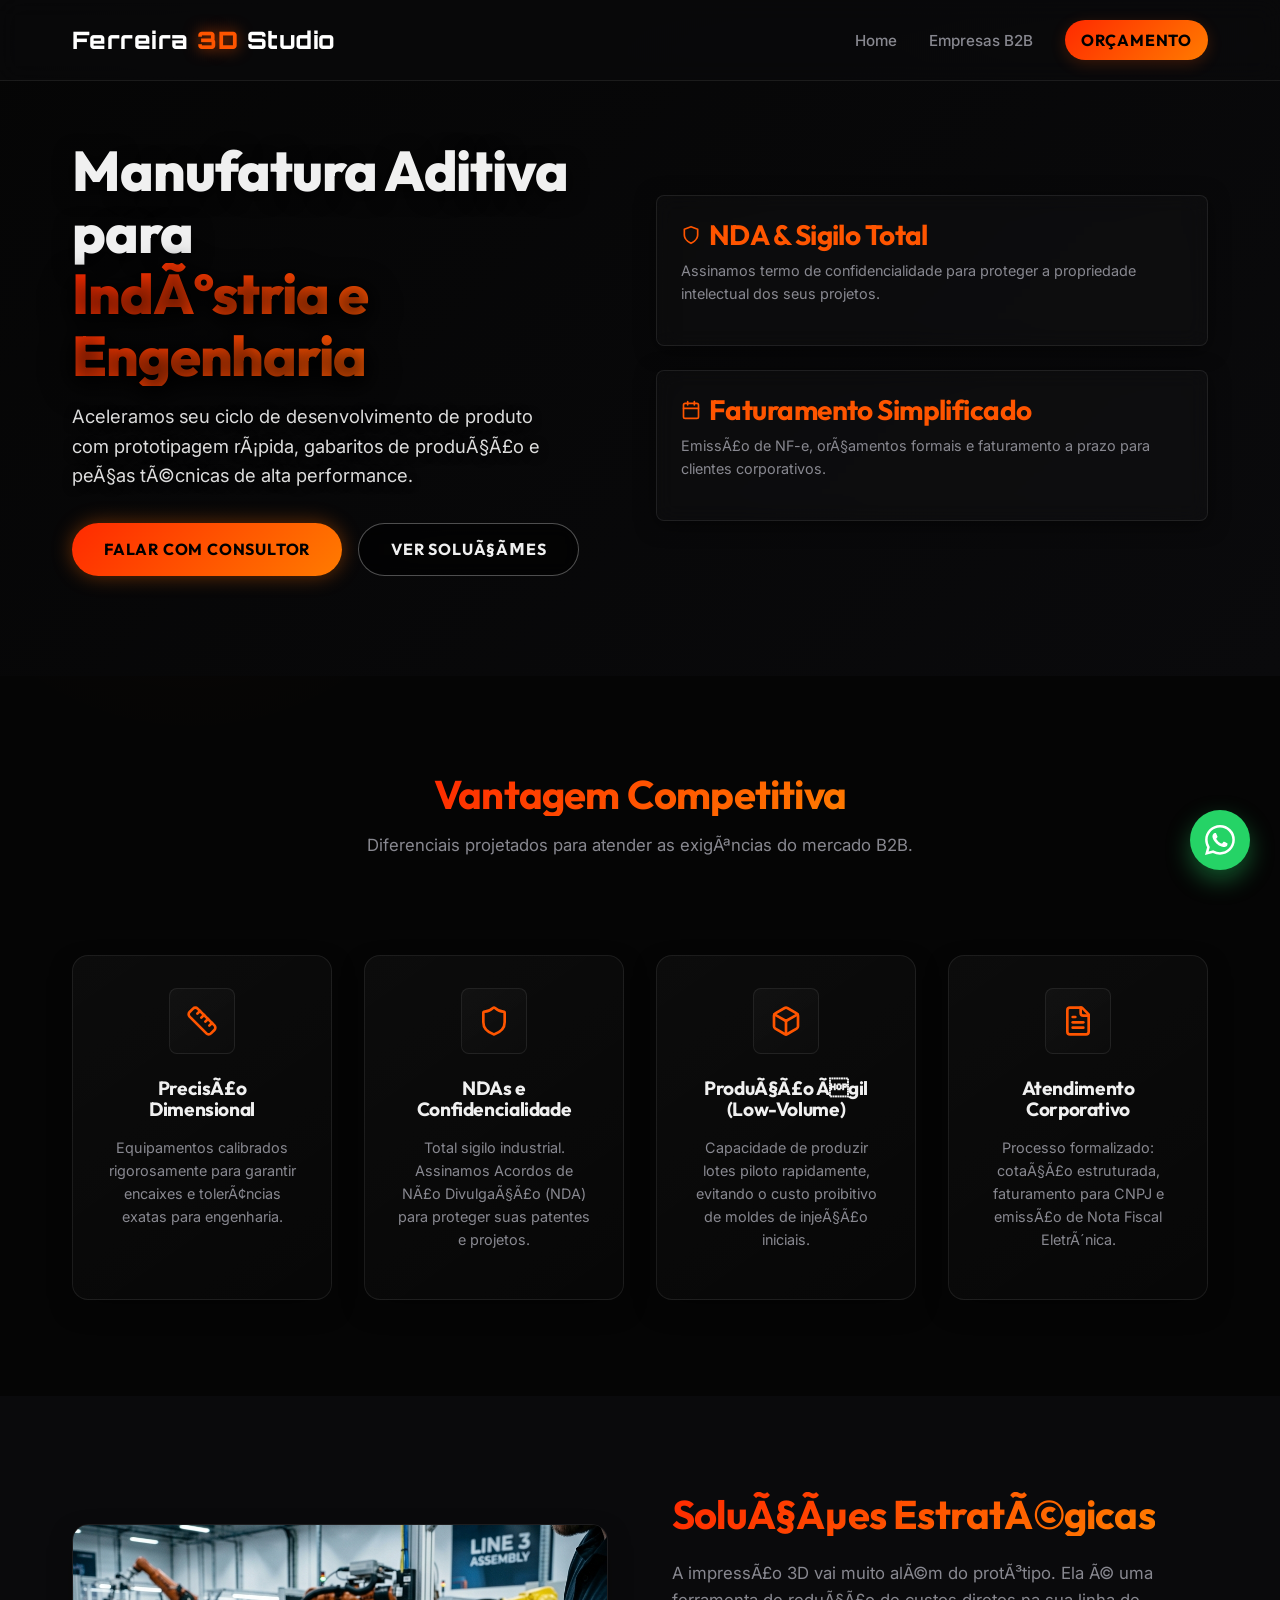
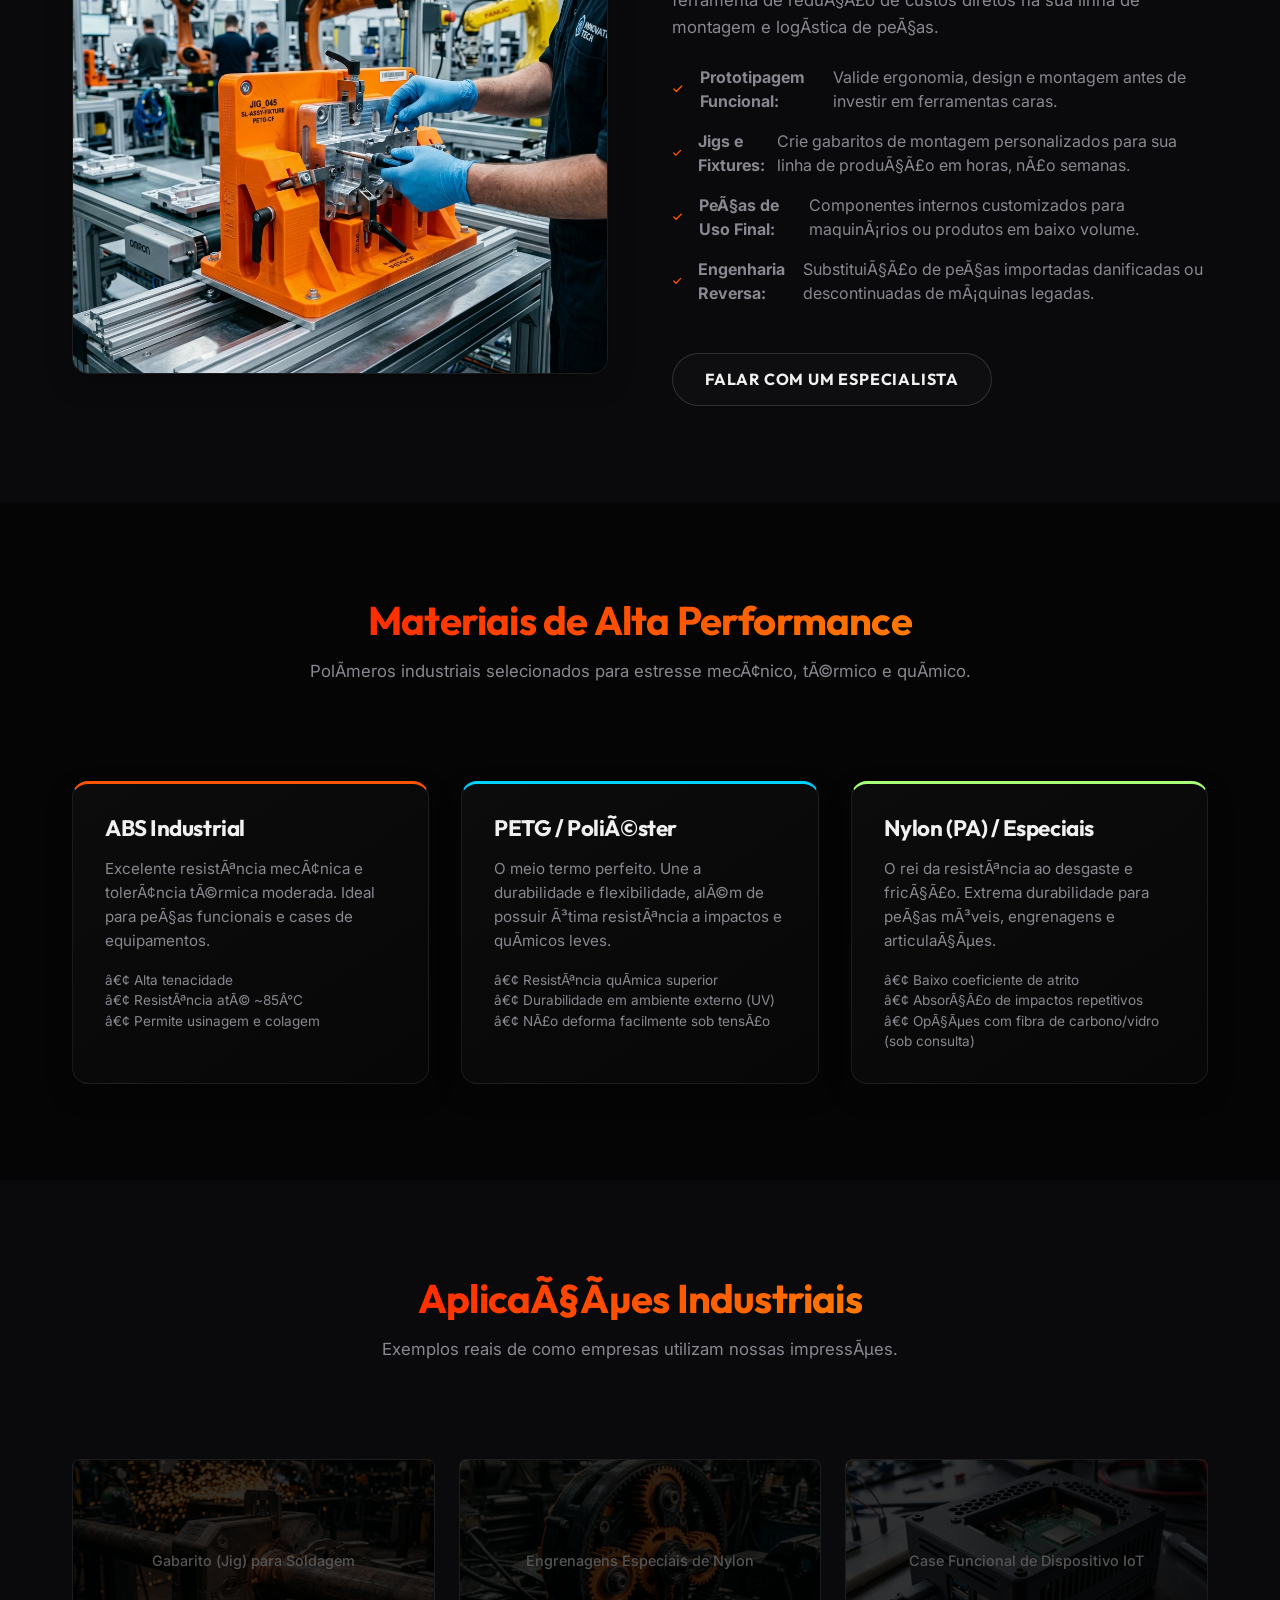
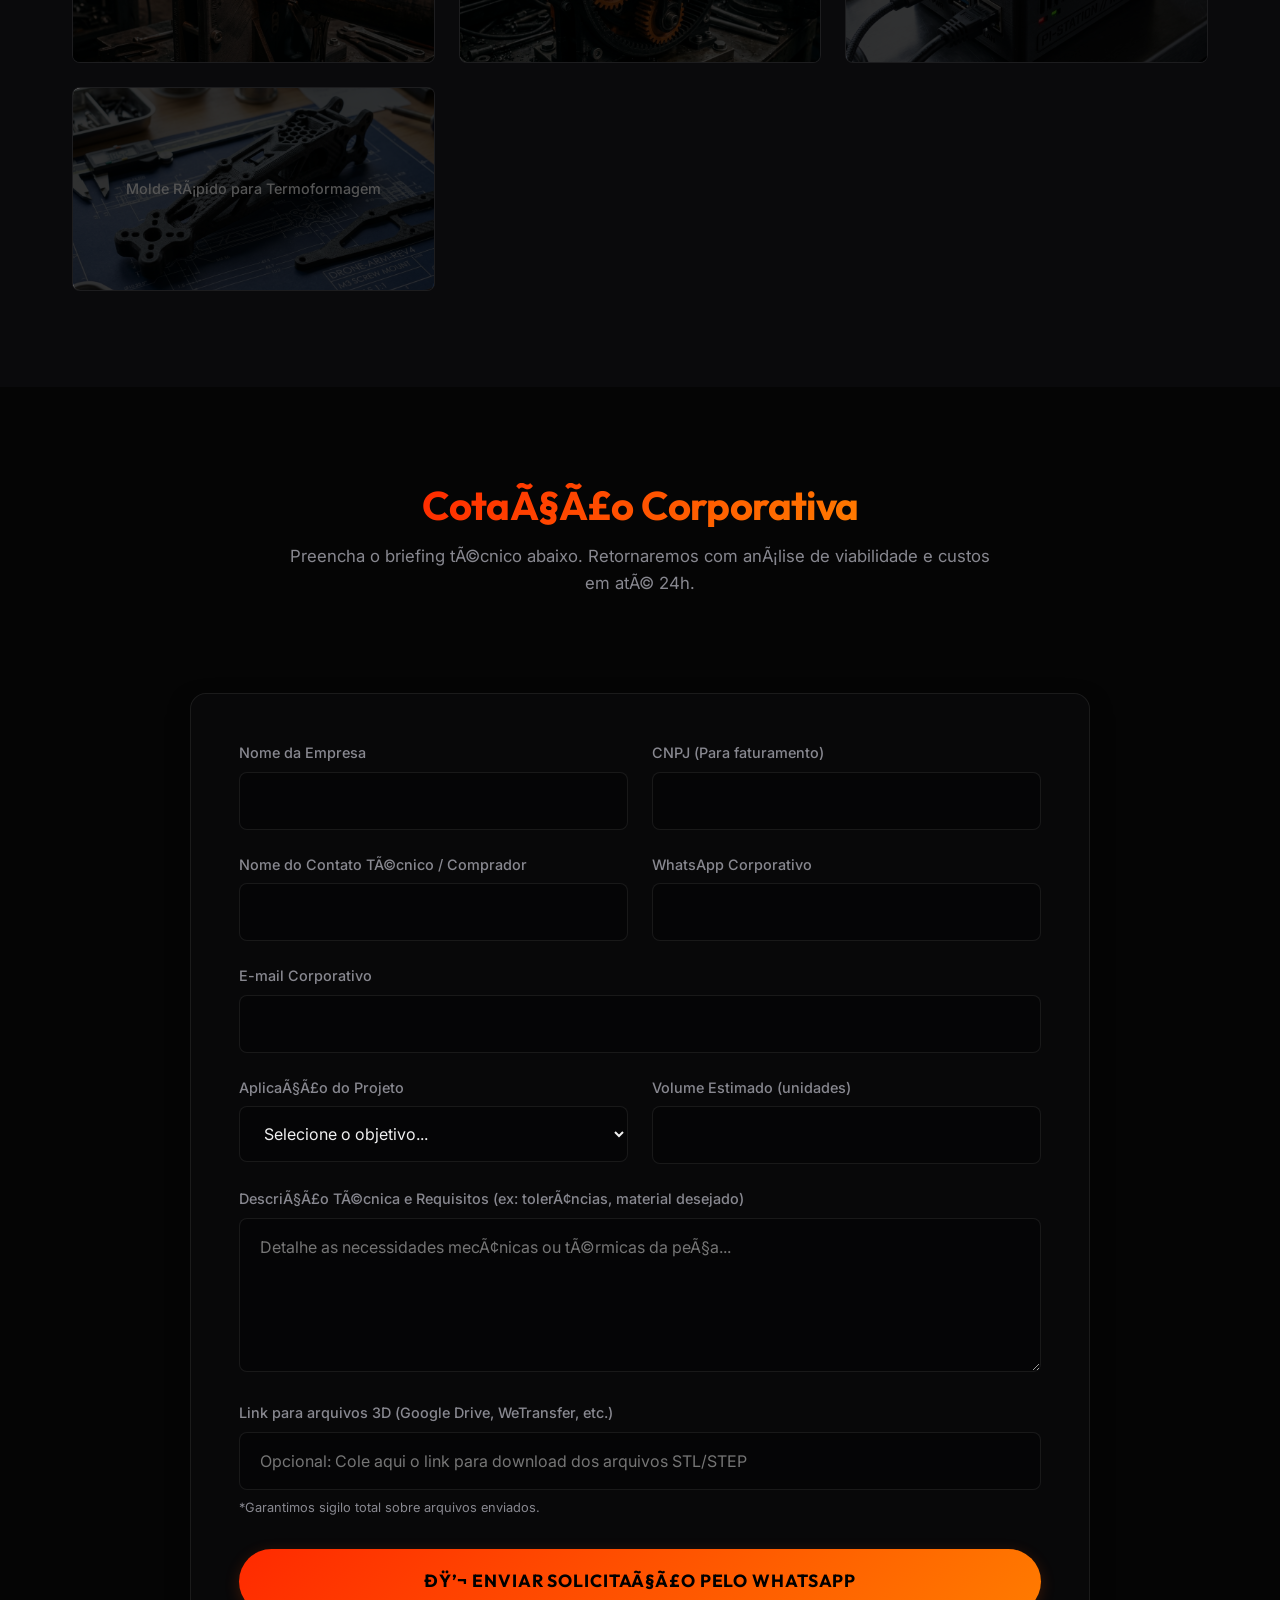
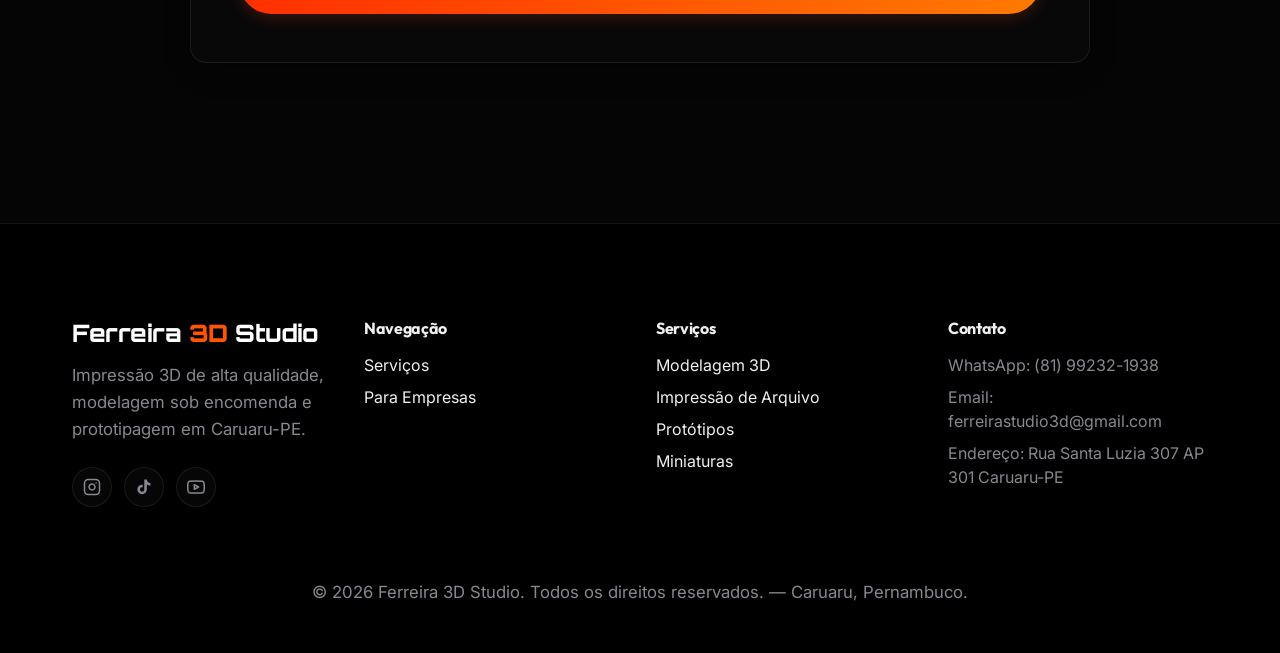
==== commit e9ea5bc3: "feat: instalar Meta Pixel e CAPI (Conversions API) com evento Lead deduplicado e cookies _fbp/_fbc" ====
--- a/empresas/index.html
+++ b/empresas/index.html
@@ -1,6 +1,52 @@
 <!DOCTYPE html>
 <html lang="pt-BR">
 <head>
+  <!-- Google tag (gtag.js) -->
+  <script async src="https://www.googletagmanager.com/gtag/js?id=AW-18221522730"></script>
+  <script>
+    window.dataLayer = window.dataLayer || [];
+    function gtag(){dataLayer.push(arguments);}
+    gtag('js', new Date());
+
+    gtag('config', 'AW-18221522730');
+
+    function gtag_report_conversion(url) {
+      // Dispara a conversão para o Google Ads
+      if (typeof gtag === 'function') {
+        gtag('event', 'conversion', {
+          'send_to': 'AW-18221522730/IjifCPiVl9EcEKq-2fBD'
+        });
+      }
+      // Dispara a conversão de Lead para o Meta Pixel + CAPI
+      if (typeof window.trackMetaLead === 'function') {
+        window.trackMetaLead();
+      }
+      // Abre o WhatsApp em nova aba independente do gtag ter carregado
+      if (url) {
+        window.open(url, '_blank');
+      }
+      return false;
+    }
+  </script>
+
+  <!-- Meta Pixel Code -->
+  <script>
+  !function(f,b,e,v,n,t,s)
+  {if(f.fbq)return;n=f.fbq=function(){n.callMethod?
+  n.callMethod.apply(n,arguments):n.queue.push(arguments)};
+  if(!f._fbq)f._fbq=n;n.push=n;n.loaded=!0;n.version='2.0';
+  n.queue=[];t=b.createElement(e);t.async=!0;
+  t.src=v;s=b.getElementsByTagName(e)[0];
+  s.parentNode.insertBefore(t,s)}(window, document,'script',
+  'https://connect.facebook.net/en_US/fbevents.js');
+  fbq('init', '1375060937891260');
+  fbq('track', 'PageView');
+  </script>
+  <noscript><img height="1" width="1" style="display:none"
+  src="https://www.facebook.com/tr?id=1375060937891260&ev=PageView&noscript=1"
+  /></noscript>
+  <!-- End Meta Pixel Code -->
+  <script src="/js/meta-tracker.js"></script>
   <meta charset="UTF-8">
   <meta name="viewport" content="width=device-width, initial-scale=1.0">
   
@@ -385,6 +431,6 @@
       ].filter(Boolean).join('\n');
 
       const url = 'https://wa.me/5581992321938?text=' + encodeURIComponent(msg);
-      window.open(url, '_blank');
+      gtag_report_conversion(url);
     });
   </script>
--- a/css/global.css
+++ b/css/global.css
@@ -1,5 +1,5 @@
 /* css/global.css */
-@import url('https://fonts.googleapis.com/css2?family=Inter:wght@300;400;500&family=Outfit:wght@400;500;700;800&display=swap');
+@import url('https://fonts.googleapis.com/css2?family=Exo+2:wght@700;800;900&family=Inter:wght@300;400;500&family=Orbitron:wght@700;800;900&family=Outfit:wght@400;500;700;800&display=swap');
 
 body {
   font-family: var(--font-family-body);
@@ -21,7 +21,7 @@
   letter-spacing: -0.02em;
 }
 
-h1 { font-size: clamp(2rem, 8vw, 4.5rem); font-weight: 800; line-height: 1.1; word-wrap: break-word; hyphens: auto; }
+h1 { font-size: clamp(2rem, 8vw, 4.5rem); font-weight: 800; line-height: 1.1; overflow-wrap: normal; word-break: keep-all; hyphens: none; }
 h2 { font-size: clamp(1.75rem, 6vw, 3rem); word-wrap: break-word; }
 h3 { font-size: clamp(1.25rem, 4vw, 1.75rem); word-wrap: break-word; }
 
--- a/css/components.css
+++ b/css/components.css
@@ -194,3 +194,247 @@
 .feature-card:hover {
   transform: translateY(-5px);
 }
+
+/* ===== HERO SECTION ===== */
+.hero-section {
+  position: relative;
+  min-height: 100svh;
+  display: flex;
+  align-items: center;
+  justify-content: center;
+  text-align: center;
+  overflow: hidden;
+  padding: 120px 0 80px;
+}
+
+.hero-bg {
+  position: absolute;
+  inset: 0;
+  background-image: url('/assets/hero_bg.png');
+  background-size: cover;
+  background-position: center;
+  z-index: 0;
+}
+
+.hero-overlay {
+  position: absolute;
+  inset: 0;
+  background: linear-gradient(
+    180deg,
+    rgba(5, 5, 5, 0.55) 0%,
+    rgba(5, 5, 5, 0.70) 50%,
+    var(--color-bg) 100%
+  );
+  z-index: 1;
+}
+
+.hero-content {
+  position: relative;
+  z-index: 2;
+  display: flex;
+  flex-direction: column;
+  align-items: center;
+  gap: 1.25rem;
+}
+
+/* Linha de badges (localização + entrega) */
+.hero-badges {
+  display: flex;
+  align-items: center;
+  gap: 0.6rem;
+  flex-wrap: wrap;
+  justify-content: center;
+}
+
+/* Badge de localização */
+.hero-badge {
+  display: inline-flex;
+  align-items: center;
+  gap: 0.4rem;
+  background: rgba(255, 85, 0, 0.15);
+  border: 1px solid rgba(255, 85, 0, 0.35);
+  color: #ff8844;
+  font-size: 0.78rem;
+  font-weight: 600;
+  letter-spacing: 0.06em;
+  text-transform: uppercase;
+  padding: 0.35rem 0.9rem;
+  border-radius: var(--radius-pill);
+  backdrop-filter: blur(8px);
+}
+
+/* Badge de entrega — mais discreto */
+.hero-badge--muted {
+  background: rgba(255, 255, 255, 0.07);
+  border-color: rgba(255, 255, 255, 0.18);
+  color: rgba(255, 255, 255, 0.7);
+}
+
+/* Título principal */
+.hero-title {
+  font-size: clamp(2rem, 6vw, 4rem);
+  font-weight: 800;
+  line-height: 1.15;
+  color: #ffffff;
+  text-shadow: 0 2px 20px rgba(0, 0, 0, 0.8);
+  hyphens: none;
+  word-break: keep-all;
+  overflow-wrap: normal;
+  margin: 0;
+}
+
+/* Subtítulo */
+.hero-subtitle {
+  font-size: clamp(0.95rem, 2.5vw, 1.15rem);
+  color: rgba(255, 255, 255, 0.82);
+  text-shadow: 0 1px 10px rgba(0, 0, 0, 0.7);
+  max-width: 580px;
+  line-height: 1.7;
+  margin: 0;
+}
+
+/* Botões do hero */
+.hero-actions {
+  display: flex;
+  gap: 1rem;
+  flex-wrap: wrap;
+  justify-content: center;
+  margin-top: 0.25rem;
+}
+
+.hero-btn-primary {
+  box-shadow: 0 0 30px rgba(255, 85, 0, 0.45);
+  gap: 0.5rem;
+}
+
+.hero-btn-outline {
+  background: rgba(0, 0, 0, 0.45);
+  backdrop-filter: blur(10px);
+  border-color: rgba(255, 255, 255, 0.25);
+  color: #ffffff;
+  gap: 0.5rem;
+}
+.hero-btn-outline:hover {
+  background: rgba(255, 255, 255, 0.1);
+  border-color: rgba(255, 255, 255, 0.5);
+}
+
+/* Trust bar — prova social */
+.hero-trust {
+  display: flex;
+  align-items: center;
+  gap: 1.5rem;
+  margin-top: 0.75rem;
+  padding: 0.9rem 1.75rem;
+  background: rgba(0, 0, 0, 0.45);
+  backdrop-filter: blur(12px);
+  border: 1px solid rgba(255, 255, 255, 0.09);
+  border-radius: var(--radius-lg);
+}
+
+.hero-trust-item {
+  display: flex;
+  flex-direction: column;
+  align-items: center;
+  gap: 0.1rem;
+}
+
+.hero-trust-item strong {
+  font-size: 1rem;
+  font-weight: 800;
+  color: #ffffff;
+  font-family: var(--font-family-heading);
+  line-height: 1;
+}
+
+.hero-trust-item span {
+  font-size: 0.7rem;
+  color: rgba(255, 255, 255, 0.5);
+  text-transform: uppercase;
+  letter-spacing: 0.05em;
+  white-space: nowrap;
+}
+
+.hero-trust-divider {
+  width: 1px;
+  height: 28px;
+  background: rgba(255, 255, 255, 0.12);
+  flex-shrink: 0;
+}
+
+/* Mobile */
+@media (max-width: 480px) {
+  .hero-section {
+    padding: 100px 0 60px;
+    min-height: 100svh;
+  }
+
+  .hero-title {
+    font-size: clamp(1.7rem, 8vw, 2.4rem);
+  }
+
+  .hero-subtitle {
+    font-size: 0.92rem;
+  }
+
+  .hero-actions {
+    flex-direction: column;
+    align-items: center;
+    width: 100%;
+    gap: 0.75rem;
+  }
+
+  .hero-btn-primary,
+  .hero-btn-outline {
+    width: 100%;
+    max-width: 320px;
+    justify-content: center;
+  }
+
+  .hero-trust {
+    width: 100%;
+    max-width: 100%;
+    box-sizing: border-box;
+    padding: 0.75rem 0.5rem;
+    gap: 0.25rem;
+    justify-content: space-between;
+  }
+
+  .hero-trust-item {
+    flex: 1 1 0px;
+    min-width: 0;
+    text-align: center;
+  }
+
+  .hero-trust-item strong {
+    font-size: 0.85rem;
+    white-space: nowrap;
+  }
+
+  .hero-trust-item span {
+    font-size: 0.6rem;
+    letter-spacing: 0.01em;
+    white-space: normal;
+    line-height: 1.25;
+    text-align: center;
+  }
+
+  .hero-trust-divider {
+    height: 22px;
+    opacity: 0.6;
+  }
+
+  /* Badge de entrega menor no mobile */
+  .hero-badge--muted {
+    font-size: 0.66rem;
+    padding: 0.25rem 0.7rem;
+    letter-spacing: 0.03em;
+  }
+
+  /* Ícone WhatsApp maior no botão principal (mobile) */
+  .hero-btn-primary svg {
+    width: 26px;
+    height: 26px;
+  }
+}
+
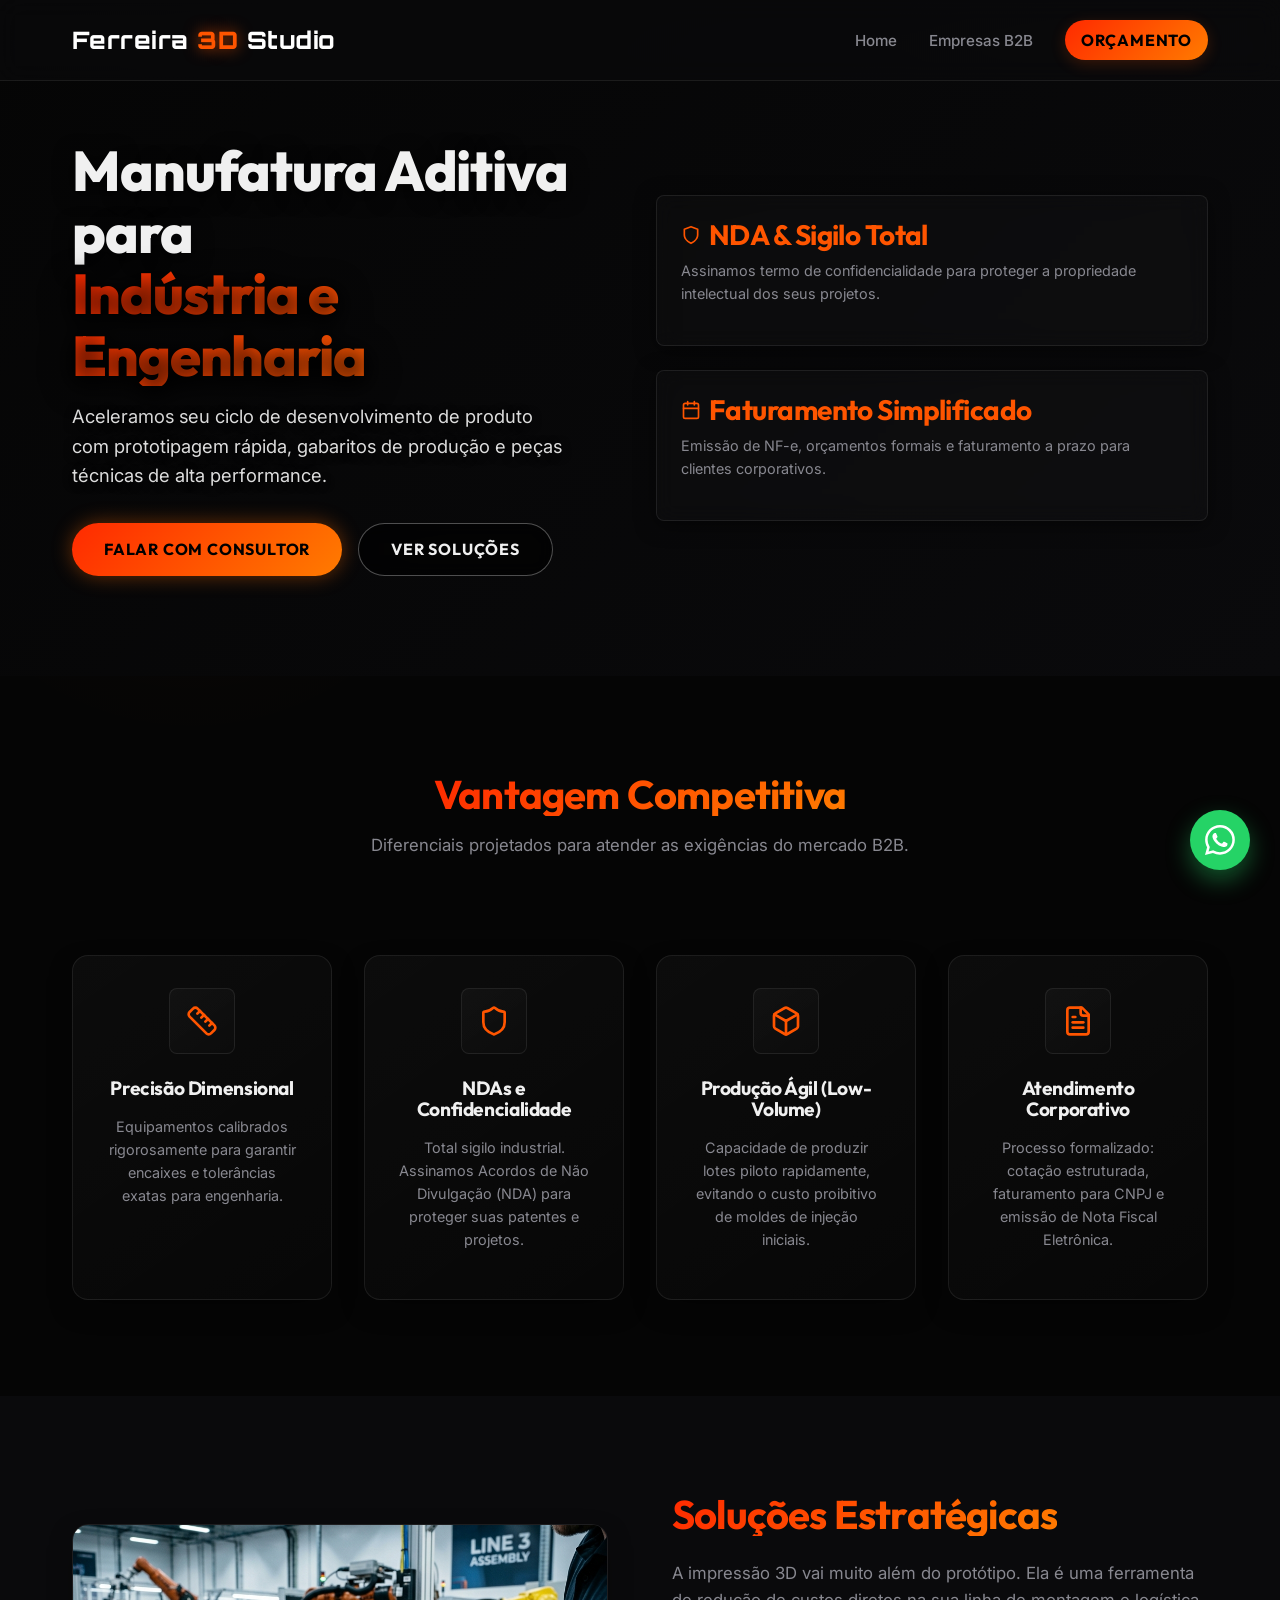
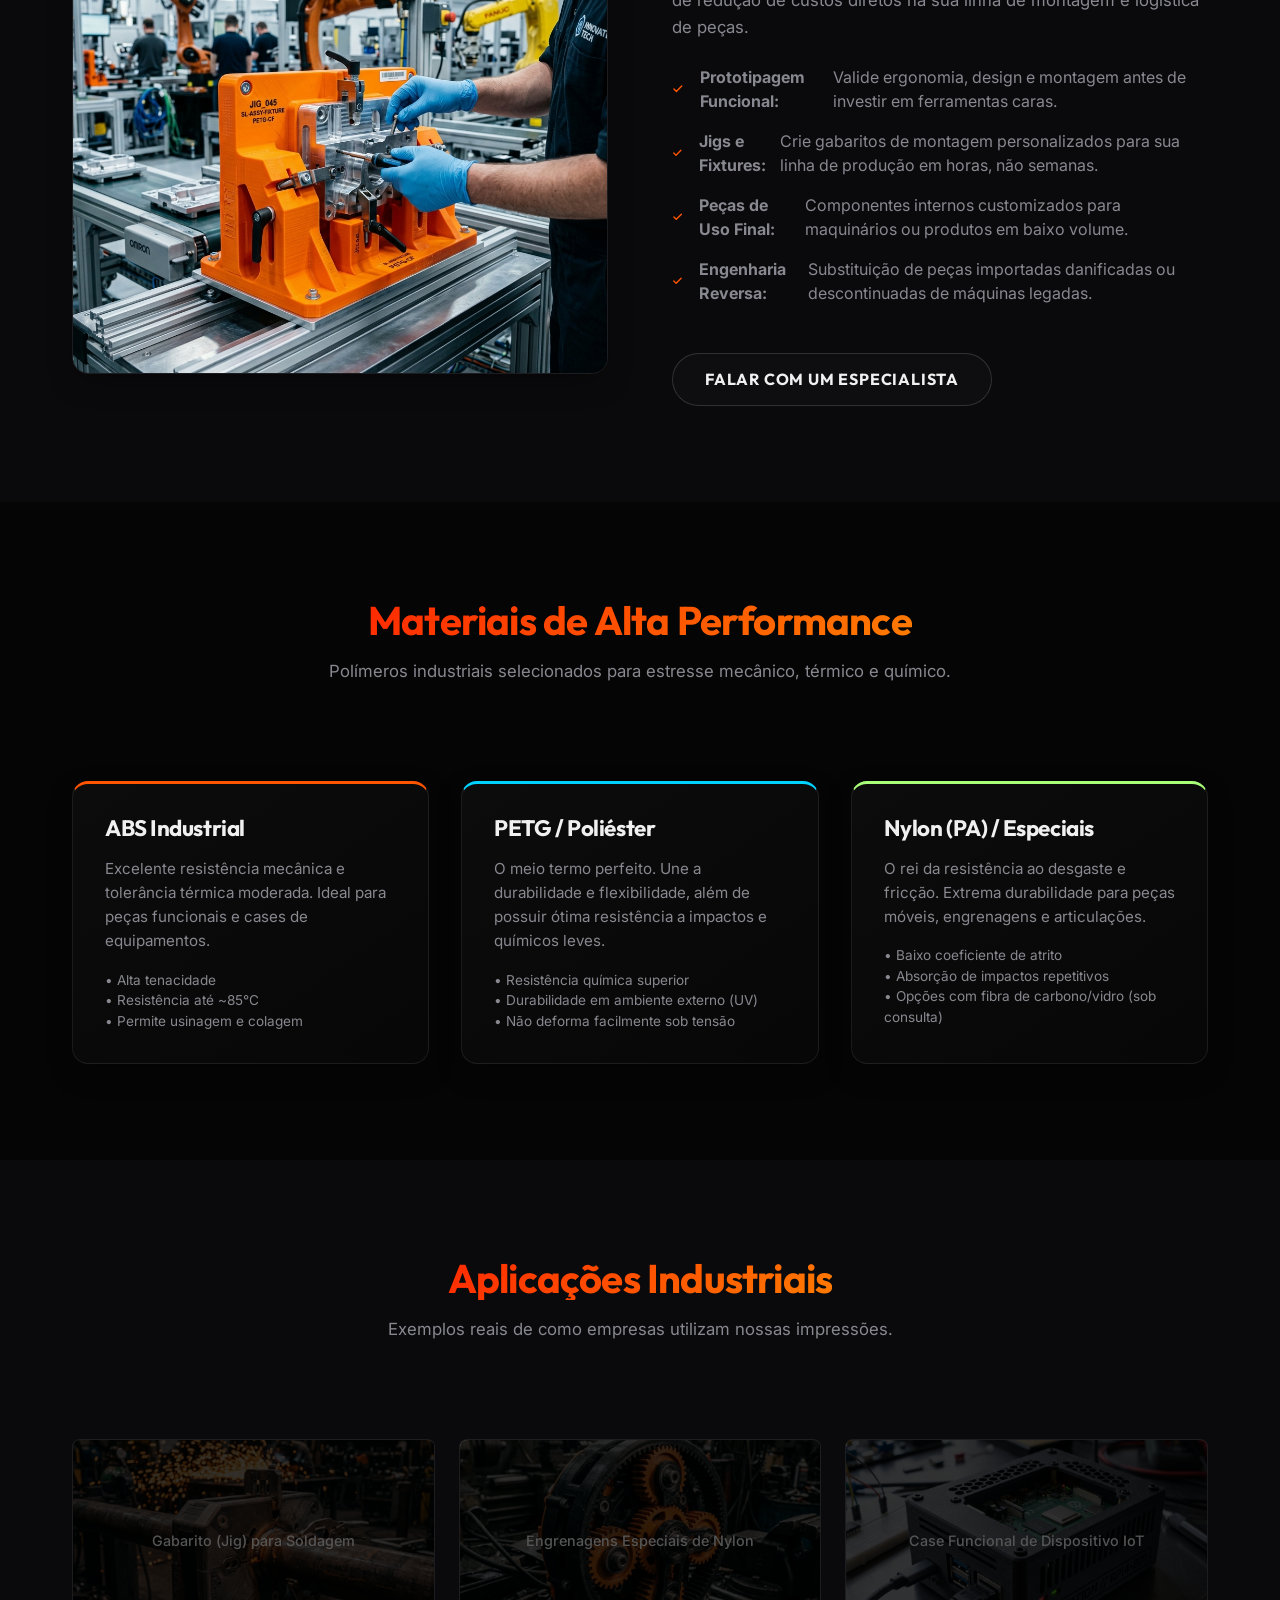
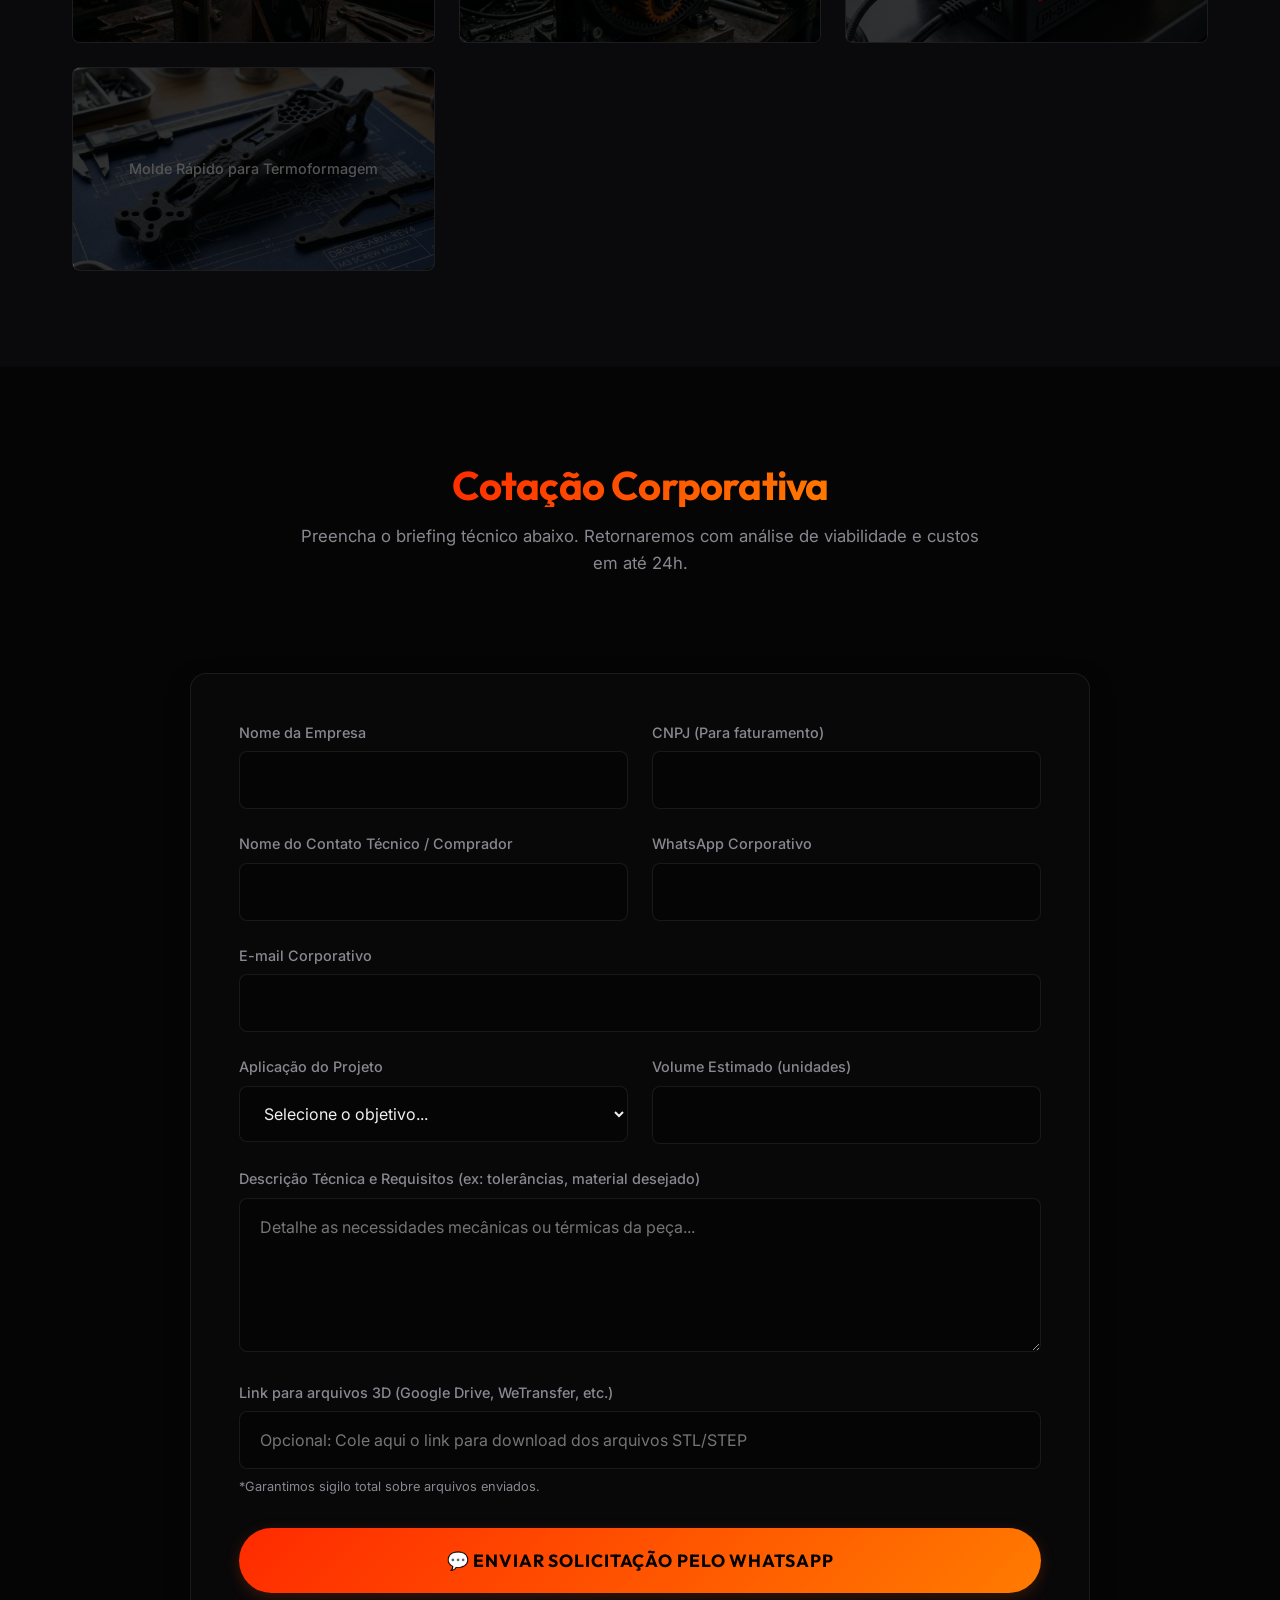
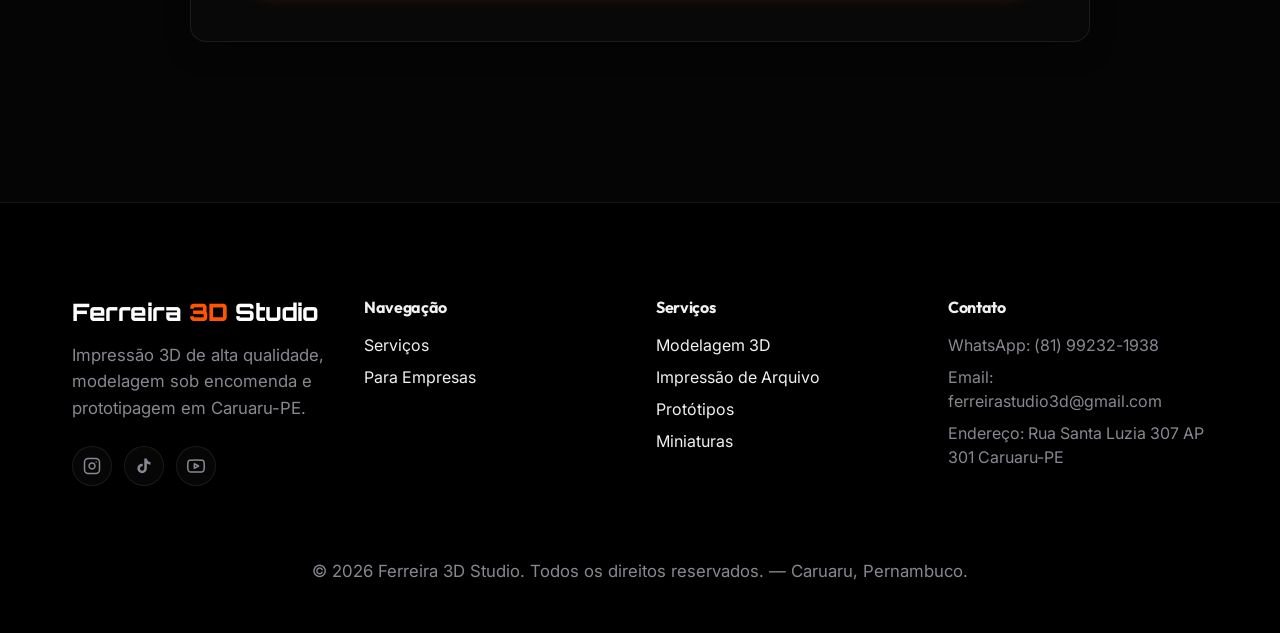
==== commit f0863313: "fix: posicionar meta charset=UTF-8 no inicio do head e ativar charset utf-8 no Nginx para corrigir a" ====
--- a/empresas/index.html
+++ b/empresas/index.html
@@ -1,6 +1,9 @@
 <!DOCTYPE html>
 <html lang="pt-BR">
 <head>
+  <meta charset="UTF-8">
+  <meta name="viewport" content="width=device-width, initial-scale=1.0">
+
   <!-- Google tag (gtag.js) -->
   <script async src="https://www.googletagmanager.com/gtag/js?id=AW-18221522730"></script>
   <script>
@@ -47,7 +50,6 @@
   /></noscript>
   <!-- End Meta Pixel Code -->
   <script src="/js/meta-tracker.js"></script>
-  <meta charset="UTF-8">
   <meta name="viewport" content="width=device-width, initial-scale=1.0">
   
   <link rel="icon" type="image/svg+xml" href="/favicon.svg">
